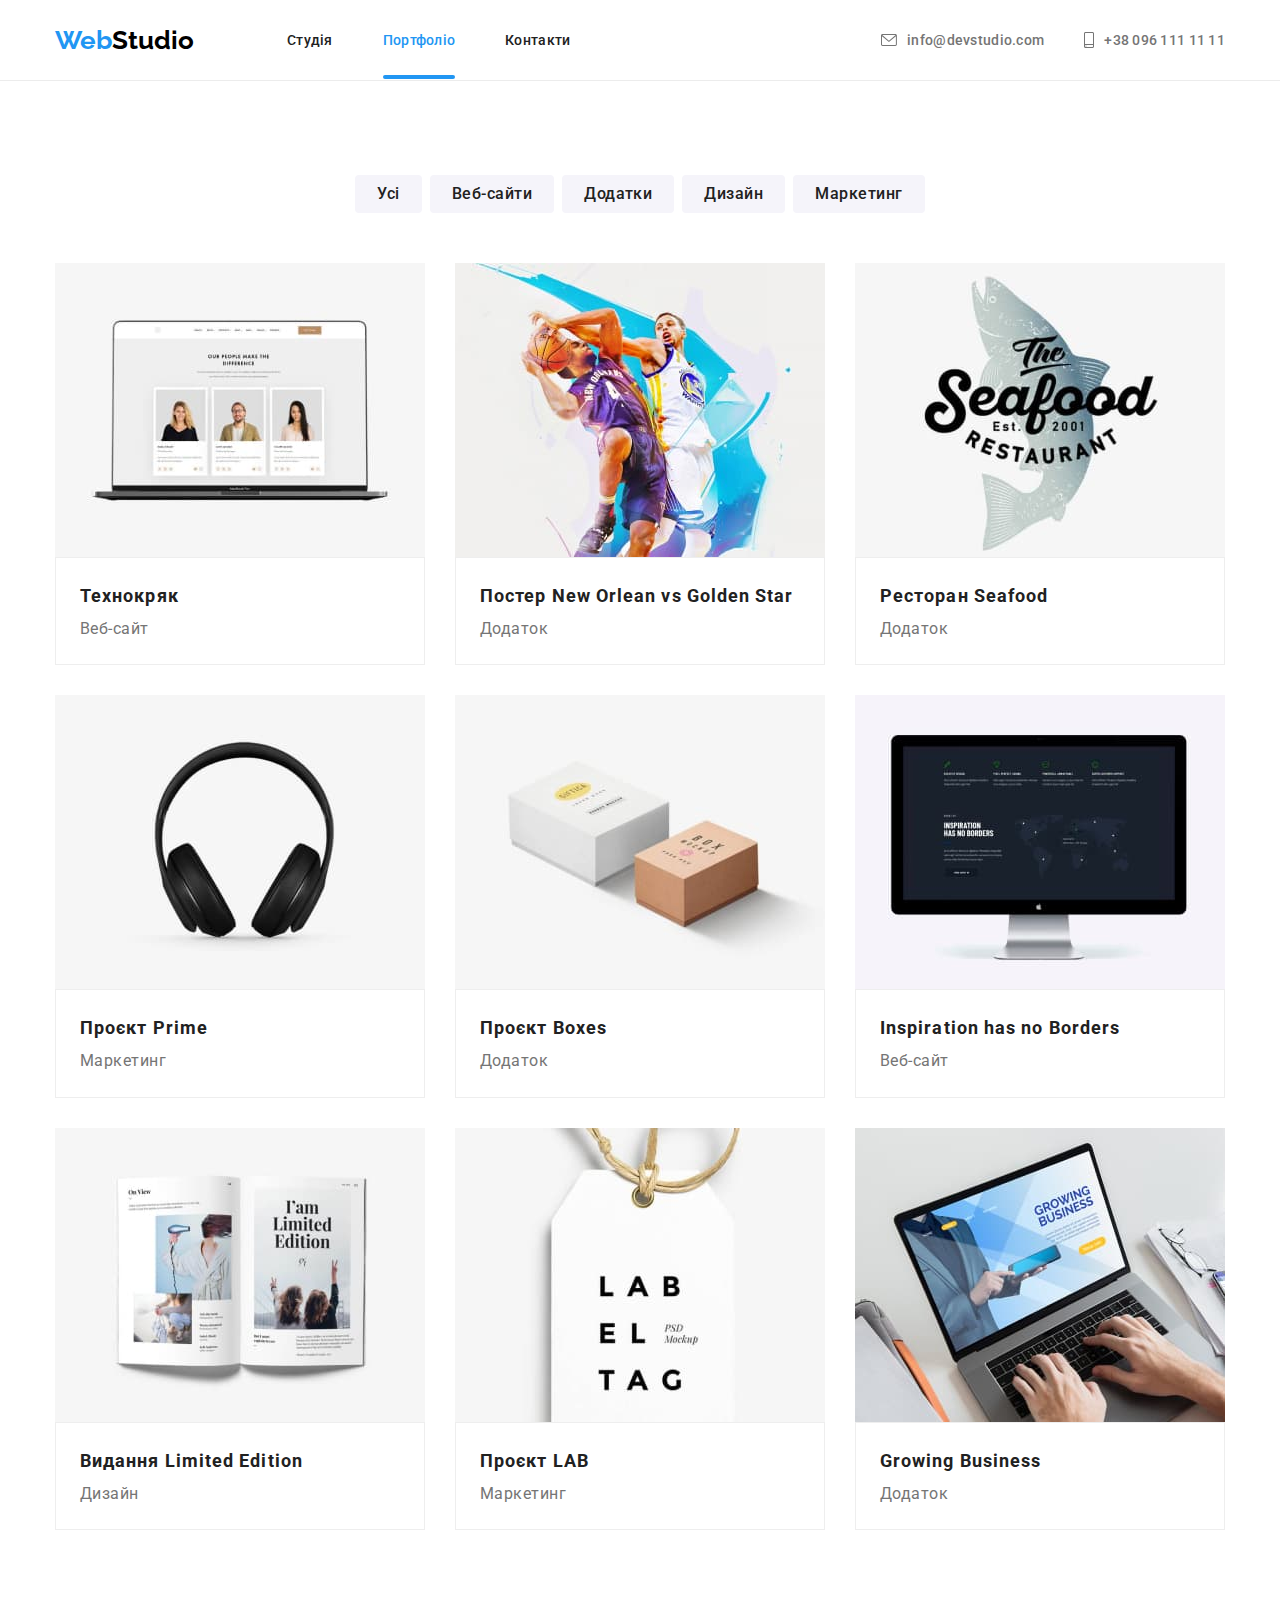
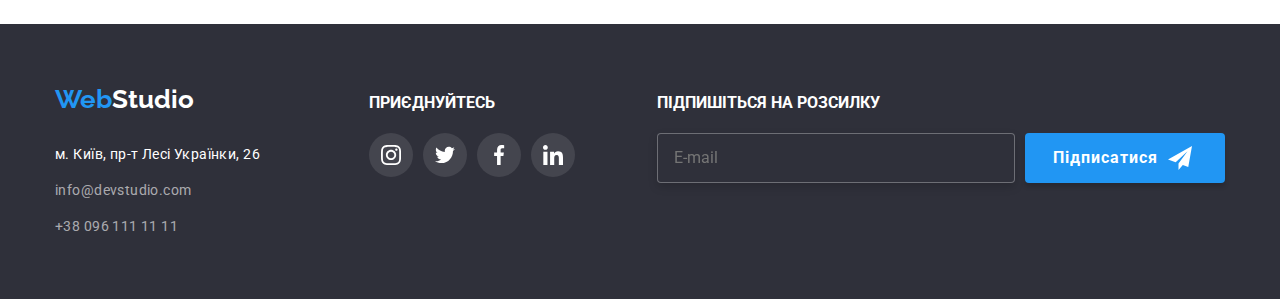
==== potfolio.html @ 7aeee877 "Initial commit" ====
<!DOCTYPE html>
<html lang="en">

<head>
    <meta charset="UTF-8" />
    <meta http-equiv="X-UA-Compatible" content="IE=edge" />
    <meta name="viewport" content="width=device-width, initial-scale=1.0" />
    <link rel="preconnect" href="https://fonts.googleapis.com">
    <link rel="preconnect" href="https://fonts.gstatic.com" crossorigin>
    <link
        href="https://fonts.googleapis.com/css2?family=Montserrat:wght@400;700&family=Raleway:wght@700&family=Roboto:wght@400;500;700;900&display=swap"
        rel="stylesheet">
    <link rel="stylesheet"
        href="https://cdnjs.cloudflare.com/ajax/libs/modern-normalize/1.1.0/modern-normalize.min.css">

    <link rel="stylesheet" href="./styles.css">
    <title>goit-markup-hw-06</title>
</head>

<body>
    <header class="header">
        <div class="container-header">
            <nav class="header-nav">
                <a href="./index.html" class="logo"><span class="logo-web">Web</span>Studio</a>
                <ul class="navigation-links">
                    <li><a class="navigation-link" href="./index.html">Студія</a></li>
                    <li><a class="navigation-link current" href="./potfolio.html">Портфоліо</a></li>
                    <li><a class="navigation-link" href="#">Контакти</a></li>
                </ul>
            </nav>
            <ul class="navigation-contacts">
                <li><a class="navigation-mail" href="mailto:info@devstudio.com">
                        <svg class="icon-envelope" width="16px" height="12px">
                            <use href="./images/icon/icons.svg#icon-envelope"></use>
                        </svg>
                        info@devstudio.com</a></li>
                <li><a class="navigation-tel" href="tel:+380961111111">
                        <svg class="icon-smartphone" width="10px" height="16px">
                            <use href="./images/icon/icons.svg#icon-smartphone"></use>
                        </svg>
                        +38 096 111 11 11</a></li>
            </ul>
        </div>
    </header>
    <main>
        <section class="our-project section">
            <div class="container">
                <h2 class="visually-hidden">Приклади робіт</h2>
                <ul class="portfolio-button">
                    <li><button type="button" class="button-color">Усі</button></li>
                    <li><button type="button" class="button-color">Веб-сайти</button></li>
                    <li><button type="button" class="button-color">Додатки</button></li>
                    <li><button type="button" class="button-color">Дизайн</button></li>
                    <li><button type="button" class="button-color">Маркетинг</button></li>
                </ul>
                <ul class="project-gallary">
                    <li>
                        <a class="portfolio-card" href="#">
                            <div class="overlay-box">
                                <div class="overlay-card">
                                    <p class="overlay-card-text">Ресурс пропонує комплексні пропозиції з різним рівнем
                                        функціоналу та сервісів. Все це дозволить відвідувачу отримати
                                        вичерпні відомості про компанію чи приватну особу.</p>
                                </div>
                                <img src="./images/porfolio/nout-s-foto.jpg" alt="ноутбук с фото" width="370">
                            </div>

                            <div class="gallary-card">
                                <h3 class="our-project-title">Технокряк</h3>
                                <p class="our-project-text">Веб-сайт</p>
                            </div>
                        </a>
                    </li>
                    <li>
                        <a class="portfolio-card" href="#">
                            <div class="overlay-box">
                                <div class="overlay-card">
                                    <p class="overlay-card-text">Ресурс пропонує комплексні пропозиції з різним рівнем
                                        функціоналу та сервісів. Все це дозволить відвідувачу отримати
                                        вичерпні відомості про компанію чи приватну особу.</p>
                                </div>
                                <img src="./images/porfolio/basketbol.jpg" alt="постер баскетбол" width="370">
                            </div>

                            <div class="gallary-card">
                                <h3 class="our-project-title">Постер New Orlean vs Golden Star</h3>
                                <p class="our-project-text">Додаток</p>
                            </div>
                        </a>
                    </li>
                    <li>
                        <a class="portfolio-card" href="">
                            <div class="overlay-box">
                                <div class="overlay-card">
                                    <p class="overlay-card-text">Ресурс пропонує комплексні пропозиції з різним рівнем
                                        функціоналу та сервісів. Все це дозволить відвідувачу отримати
                                        вичерпні відомості про компанію чи приватну особу.</p>
                                </div>
                                <img src="./images/porfolio/logo-s-riboi.jpg" alt="логотип рыбного ресторана"
                                    width="370">
                            </div>

                            <div class="gallary-card">
                                <h3 class="our-project-title">Ресторан Seafood</h3>
                                <p class="our-project-text">Додаток</p>
                            </div>
                        </a>
                    </li>
                    <li>
                        <a href="" class="portfolio-card">
                            <div class="overlay-box">
                                <div class="overlay-card">
                                    <p class="overlay-card-text">Ресурс пропонує комплексні пропозиції з різним рівнем
                                        функціоналу та сервісів. Все це дозволить відвідувачу отримати
                                        вичерпні відомості про компанію чи приватну особу.</p>
                                </div>
                                <img src="./images/porfolio/naushniki.jpg" alt="наушники" width="370">
                            </div>

                            <div class="gallary-card">
                                <h3 class="our-project-title">Проєкт Prime</h3>
                                <p class="our-project-text">Маркетинг</p>
                            </div>
                        </a>
                    </li>
                    <li>
                        <a href="" class="portfolio-card">
                            <div class="overlay-box">
                                <div class="overlay-card">
                                    <p class="overlay-card-text">Ресурс пропонує комплексні пропозиції з різним рівнем
                                        функціоналу та сервісів. Все це дозволить відвідувачу отримати
                                        вичерпні відомості про компанію чи приватну особу.</p>
                                </div>
                                <img src="./images/porfolio/boxes.jpg" alt="коробки" width="370">
                            </div>

                            <div class="gallary-card">
                                <h3 class="our-project-title">Проєкт Boxes</h3>
                                <p class="our-project-text">Додаток</p>
                            </div>
                        </a>
                    </li>
                    <li>
                        <a href="" class="portfolio-card">
                            <div class="overlay-box">
                                <div class="overlay-card">
                                    <p class="overlay-card-text">Ресурс пропонує комплексні пропозиції з різним рівнем
                                        функціоналу та сервісів. Все це дозволить відвідувачу отримати
                                        вичерпні відомості про компанію чи приватну особу.</p>
                                </div>
                                <img src="./images/porfolio/komp.jpg" alt="моноблок" width="370">
                            </div>

                            <div class="gallary-card">
                                <h3 class="our-project-title">Inspiration has no Borders</h3>
                                <p class="our-project-text">Веб-сайт</p>
                            </div>
                        </a>
                    </li>
                    <li>
                        <a href="" class="portfolio-card">
                            <div class="overlay-box">
                                <div class="overlay-card">
                                    <p class="overlay-card-text">Ресурс пропонує комплексні пропозиції з різним рівнем
                                        функціоналу та сервісів. Все це дозволить відвідувачу отримати
                                        вичерпні відомості про компанію чи приватну особу.</p>
                                </div>
                                <img src="./images/porfolio/gurnal.jpg" alt="журнал" width="370">
                            </div>

                            <div class="gallary-card">
                                <h3 class="our-project-title">Видання Limited Edition</h3>
                                <p class="our-project-text">Дизайн</p>
                            </div>
                        </a>
                    </li>
                    <li>
                        <a href="" class="portfolio-card">
                            <div class="overlay-box">
                                <div class="overlay-card">
                                    <p class="overlay-card-text">Ресурс пропонує комплексні пропозиції з різним рівнем
                                        функціоналу та сервісів. Все це дозволить відвідувачу отримати
                                        вичерпні відомості про компанію чи приватну особу.</p>
                                </div>
                                <img src="./images/porfolio/lable.jpg" alt="фото лэйби" width="370">
                            </div>

                            <div class="gallary-card">
                                <h3 class="our-project-title">Проєкт LAB</h3>
                                <p class="our-project-text">Маркетинг</p>
                            </div>
                        </a>
                    </li>
                    <li>
                        <a href="" class="portfolio-card">
                            <div class="overlay-box">
                                <div class="overlay-card">
                                    <p class="overlay-card-text">Ресурс пропонує комплексні пропозиції з різним рівнем
                                        функціоналу та сервісів. Все це дозволить відвідувачу отримати
                                        вичерпні відомості про компанію чи приватну особу.</p>
                                </div>
                                <img src="./images/porfolio/notebook.jpg" alt="руки на ноутбуке" width="370">
                            </div>

                            <div class="gallary-card">
                                <h3 class="our-project-title">Growing Business</h3>
                                <p class="our-project-text">Додаток</p>
                            </div>
                        </a>
                    </li>
                </ul>
            </div>
        </section>

    </main>
    <footer class="footer-background">
        <div class="container futer-content">
            <div>
                <a href="./index.html" class="logo futer"><span class="logo-web">Web</span>Studio</a>
                <address>
                    <ul>
                        <li class="adres"><a href="https://goo.gl/maps/15wSwzAnyZ6zEoBG6"></a>м. Київ, пр-т Лесі
                            Українки,
                            26
                        </li>
                        <li class="footer-link"><a href="mailto:info@devstudio.com"
                                class="navigation-mail-futer">info@devstudio.com</a></li>
                        <li><a href="tel:+380961111111" class="navigation-tel-futer">+38 096 111 11 11</a></li>
                    </ul>
                </address>
            </div>

            <div>
                <h4 class="connecting">приєднуйтесь</h4>
                <div>
                    <ul class="social-list">
                        <li class="social-item-futer">
                            <a href="#" class="social-link-futer">
                                <svg width="20px" height="20px">
                                    <use href="./images/icon/icons.svg#icon-instagram"></use>
                                </svg>
                            </a>
                        </li>
                        <li class="social-item-futer">
                            <a href="#" class="social-link-futer">
                                <svg width="20px" height="20px">
                                    <use href="./images/icon/icons.svg#icon-twitter"></use>
                                </svg>
                            </a>
                        </li>
                        <li class="social-item-futer">
                            <a href="#" class="social-link-futer">
                                <svg width="20px" height="20px">
                                    <use href="./images/icon/icons.svg#icon-facebook"></use>
                                </svg>
                            </a>
                        </li>
                        <li class="social-item-futer">
                            <a href="#" class="social-link-futer">
                                <svg width="20px" height="20px">
                                    <use href="./images/icon/icons.svg#icon-linkedin"></use>
                                </svg>
                            </a>
                        </li>
                    </ul>
                </div>
            </div>
            <div class="subscription">
                <h4 class="connecting">Підпишіться на розсилку</h4>
                <div class="subscription-bar">
                    <input type="email" placeholder="E-mail" class="subscription-email">
                    <button type="submit" class="subscription-button">
                        Підписатися
                        <svg width="24px" height="24px" class="subscription-icon">
                            <use href="./images/icon/icons.svg#icon-send"></use>
                        </svg>
                    </button>
                </div>
            
            </div>
        </div>
    </footer>
</body>

</html>
---- styles.css ----
:root {
  --color-blue: #2196f3;
  --color-head: #212121;
  --color-comment: #757575;
  --color-white: #ffffff;
  --color-background-grey: #2f303a;
  --color-easy-gray: #f5f4fa;
  --color-icon: #afb1b8;
}
body {
  font-family: Roboto, sans-serif;
  color: var(--color-comment);
  background-color: var(--color-white);
}
a {
  text-decoration: none;
}
/* Стили для обнуления верхних отступов у элементов */
h1,
h2,
h3,
h4,
h5,
h6,
p {
  margin: 0;
}
/* Класс для обнуления базовых свойств у списков (ul) */
.list {
  list-style: none;
  padding-left: 0;
  margin: 0;
}
/* Класс для обнуления базовых свойств у ссылок */
.link {
  text-decoration: none;
  color: inherit;
}
/* Свойства для корректного отображения картинок */
img {
  display: block;
  max-width: 100%;
  height: auto;
}
/* Свойства для обнуления курсива у address */
address {
  font-style: normal;
}
.container {
  width: 1200px;
  margin: 0 auto;
  padding: 0 15px;
}
.section {
  padding: 94px 0;
}

/* Header*/
.header {
  display: flex;
  justify-content: space-around;
  align-items: center;
  border-bottom: 1px solid #ececec;
}
.container-header {
  display: flex;
  justify-content: space-around;
  align-items: center;
  width: 1200px;
  margin: 0 auto;
  padding: 0 15px;
}
.header-nav {
  display: flex;
  align-items: center;
}
.navigation-links {
  position: relative;
  display: flex;
  margin-block-start: 0;
  margin-block-end: 0;
  padding: 31px 0;
}
.navigation-contacts {
  display: flex;
  margin-left: auto;
}

ul {
  list-style-type: none;
  padding-inline-start: 0;
  margin: 0;
}
.logo {
  text-decoration: none;
  font-family: Raleway;
  font-size: 26px;
  line-height: 1.2;
  color: #000000;
  font-weight: 700;
  margin-right: 93px;
}
.logo-web {
  color: var(--color-blue);
}
.navigation-link {
  position: relative;
  font-weight: 500;
  font-size: 14px;
  line-height: 1.15;
  letter-spacing: 0.02em;
  color: var(--color-head);
  margin-right: 50px;
}
.navigation-link.current {
  color: var(--color-blue);
}
.navigation-link:active,
.navigation-link:focus {
  color: var(--color-blue);
}
.navigation-link.current::after {
  display: block;
  content: "";
  width: 100%;
  height: 4px;
  position: absolute;
  bottom: -31px;
  left: 0;
  background-color: var(--color-blue);
  border-radius: 2px;
}

.navigation-mail {
  display: flex;
  align-items: center;
  font-weight: 500;
  line-height: 1.15;
  letter-spacing: 0.02em;
  font-size: 14px;
  color: var(--color-comment);
  font-style: normal;
  transition: color 250ms cubic-bezier(0.4, 0, 0.2, 1);
}
.navigation-mail:hover,
.navigation-mail:focus {
  color: var(--color-blue);
  fill: var(--color-blue);
}
.icon-envelope {
  fill: currentColor;
  margin-right: 10px;
}
.icon-smartphone {
  fill: currentColor;
  margin-right: 10px;
}
.navigation-tel {
  display: flex;
  align-items: center;
  font-weight: 500;
  color: var(--color-comment);
  font-style: normal;
  font-size: 14px;
  line-height: 1.15;
  letter-spacing: 0.02em;
  margin-left: 40px;
}
.navigation-tel:focus {
  color: var(--color-blue);
}
/*body*/
.backdrop {
  position: fixed;
  width: 100%;
  height: 100%;
  z-index: 2;
  background-color: rgba(0, 0, 0, 0.2);
  transition: opacity 250ms cubic-bezier(0.4, 0, 0.2, 1);

  
}
.modal-view {
  position: absolute;
  top: 50%;
  left: 50%;
  transform: translate(-50%, -50%);
  width: 528px;
  height: 581px;
  margin: 0;
  background: var(--color-white);
  box-shadow: 0px 1px 3px rgba(0, 0, 0, 0.12), 0px 1px 1px rgba(0, 0, 0, 0.14),
    0px 2px 1px rgba(0, 0, 0, 0.2);
  border-radius: 4px;
  transition: transform 250ms cubic-bezier(0.4, 0, 0.2, 1),
              visibility 250ms cubic-bezier(0.4, 0, 0.2, 1);
}
.button-close-modal {
  position: absolute;
  top: 8px;
  right: 8px;
  width: 30px;
  height: 30px;
  border-radius: 50%;
  border: 2px solid var(--color-easy-gray);
  background: var(--color-white);
  transition: fill 250ms cubic-bezier(0.4, 0, 0.2, 1);
}

.button-close-modal:hover {
  fill: var(--color-blue);
  cursor: pointer;
}
.is-hidden {
  visibility: hidden;
  opacity: 0;
  pointer-events: none;
  transform: scale(0.6);
}

.hero-background {
  background-image: linear-gradient(
      rgba(47, 48, 58, 0.4),
      rgba(47, 48, 58, 0.4)
    ),
    url(./images/hero-img.jpg);
  background-repeat: no-repeat;
  background-position: center;
  background-size: cover;
  background-color: var(--color-background-grey);
  height: 600px;
  text-align: center;
}
.hero-text {
  font-weight: 900;
  font-size: 44px;
  line-height: 1.36;
  text-align: center;
  letter-spacing: 0.06em;
  text-transform: uppercase;
  color: #ffffff;
  width: 800px;
  margin: 106px auto 30px auto;
}
.hero-button {
  font-family: "Roboto";
  font-style: normal;
  font-weight: 700;
  font-size: 16px;
  line-height: 1.9;
  display: flex;
  align-items: center;
  text-align: center;
  letter-spacing: 0.06em;
  color: var(--color-white);
  background-color: var(--color-blue);
  margin: auto;
  padding: 10px 24px;
  box-shadow: 0px 4px 4px rgba(0, 0, 0, 0.15);
  border-radius: 4px;
  border: none;
}
.visually-hidden {
  position: absolute;
  white-space: nowrap;
  width: 1px;
  height: 1px;
  overflow: hidden;
  border: 0;
  padding: 0;
  clip: rect(0 0 0 0);
  clip-path: inset(50%);
  margin: -1px;
}
.benefits {
  display: flex;
}
.benefits > li {
  flex-basis: calc((100%-90px) / 4);
  margin-right: 30px;
}
.benefits > li:last-child {
  margin-right: 0;
}

.benefits-title {
  font-size: 14px;
  line-height: 1.15;
  letter-spacing: 0.03em;
  text-transform: uppercase;
  color: var(--color-head);
  margin-bottom: 10px;
}
.benefits-text {
  font-size: 14px;
  line-height: 1.7;
  letter-spacing: 0.03em;
}
.benefits > li {
  margin-right: 30px;
}
.section-benefits {
  padding: 94px 0 0 0;
}
.benefits-icon {
  display: flex;
  align-items: center;
  justify-content: center;
  height: 120px;
  background-color: var(--color-easy-gray);
  border-radius: 4px;
  margin-bottom: 30px;
}
.section-name {
  font-size: 36px;
  line-height: 1.2;
  text-align: center;
  letter-spacing: 0.03em;
  color: var(--color-head);
}
.what-doing {
  display: flex;
  gap: 30px;
}
.command {
  background-color: var(--color-easy-gray);
}
.command-title {
  font-weight: 500;
  font-size: 16px;
  line-height: 1.2;
  text-align: center;
  letter-spacing: 0.03em;
  color: var(--color-head);
}
.command-text {
  font-size: 16px;
  line-height: 1.2;
  text-align: center;
  letter-spacing: 0.03em;
}

.command-list {
  display: flex;
  gap: 30px;
}
.command-card {
  background: #ffffff;
  box-shadow: 0px 1px 3px rgba(0, 0, 0, 0.12), 0px 1px 1px rgba(0, 0, 0, 0.14),
    0px 2px 1px rgba(0, 0, 0, 0.2);
  border-radius: 0px 0px 4px 4px;
}
.card-name {
  padding: 30px 0;
}
.card-name > p {
  margin-top: 10px;
  margin-bottom: 10px;
}
.section-name {
  margin-bottom: 47px;
}

/*Portfolio*/

.button-color {
  background-color: var(--color-easy-gray);
  font-family: "Roboto";
  font-style: normal;
  font-weight: 500;
  font-size: 16px;
  line-height: 1.6;
  text-align: center;
  letter-spacing: 0.03em;
  color: var(--color-head);
  padding: 6px 22px;
  border-radius: 4px;
  border-width: 0;
  transition: background-color 250ms cubic-bezier(0.4, 0, 0.2, 1), 
  color 250ms cubic-bezier(0.4, 0, 0.2, 1),
  box-shadow 250ms cubic-bezier(0.4, 0, 0.2, 1);
}
.button-color:hover,
.button-color:focus {
  cursor: pointer;
  background-color: var(--color-blue);
  letter-spacing: 0.03em;
  color: var(--color-white);
  box-shadow: 0px 3px 1px rgba(0, 0, 0, 0.1), 0px 1px 2px rgba(0, 0, 0, 0.08),
    0px 2px 2px rgba(0, 0, 0, 0.12);
}
.portfolio-button {
  display: flex;
  gap: 8px;
  justify-content: center;
  margin-bottom: 50px;
}
.our-project-title {
  font-size: 18px;
  line-height: 2;
  letter-spacing: 0.06em;
  color: var(--color-head);
}
.our-project-text {
  font-size: 16px;
  line-height: 1.9;
  letter-spacing: 0.03em;
  color: var(--color-comment);
}
.project-gallary {
  display: flex;
  flex-wrap: wrap;
  gap: 30px;
}
.gallary-card {
  border: 1px solid #eeeeee;
  padding: 20px 24px;
}
.portfolio-card {
  display: block;
  position: relative;
  overflow: hidden;
  transition: box-shadow 250ms cubic-bezier(0.4, 0, 0.2, 1);
}
.portfolio-card:hover,
.portfolio-card:focus {
  box-shadow: 0px 1px 1px rgba(0, 0, 0, 0.12), 0px 4px 4px rgba(0, 0, 0, 0.06),
    1px 4px 6px rgba(0, 0, 0, 0.16);
}
.overlay-box {
  position: relative;
  overflow: hidden;
}
.overlay-card {
  position: absolute;
  top: 0;
  left: 0;
  width: 100%;
  height: 100%;
  background-color: rgba(33, 150, 243, 0.9);
  padding: 63px 24px;
  transform: translatey(100%);
  transition: transform 250ms ease;
}
.overlay-card-text {
  font-weight: 400;
  font-size: 18px;
  line-height: 1.6;
  letter-spacing: 0.03em;
  color: var(--color-white);
}
.portfolio-card:hover .overlay-card {
  transform: translatey(0);
  transition: transform 250ms ease;
}

.what-doing-overlay-box {
  position: relative;
  overflow: hidden;
  
}
.what-doing-overlay {
  position: absolute;
  bottom: 0;
  right: 0;
  width: 100%;
  height: 70px;
  display: flex;
  align-items: center;
  justify-content: center;
  background: rgba(47, 48, 58, 0.8);
  /* transform: translatey(100%); */
  
}
.what-doing-overlay-text {
  font-weight: 700;
  font-size: 14px;
  line-height: 1.14;
  text-align: center;
  letter-spacing: 0.03em;
  text-transform: uppercase;

  color: var(--color-white);
}
.what-doing-overlay-box:hover .what-doing-overlay {
  /* transform: translatey(0); */
  /* transition: transform 500ms ease-in-out; */
}

/* Client */
.client-list {
  display: flex;
  justify-content: center;
  gap: 30px;
  height: 92px;
}
.client-name {
  display: flex;
  align-items: center;
  justify-content: center;
  width: 100%;
  height: 100%;
  border: 1px solid var(--color-comment);
  border-radius: 4px;
  fill: var(--color-icon);
  }
.client-name:hover,
.client-name:focus {
  fill: var(--color-blue);
  border-color: var(--color-blue);
  transition: border-color 250ms cubic-bezier(0.4, 0, 0.2, 1);
}
.client-link {
  flex-basis: calc((100% - 150px) / 4);
  
  text-align: center;
  fill: var(--color-comment);
  
}
/* .client-link:hover,
.client-link:focus {
  
  fill: var(--color-blue);
} */
.client-icon {
  transition: fill 250ms cubic-bezier(0.4, 0, 0.2, 1);
}
.client-icon:hover,
.client-icon:focus {
  fill: var(--color-blue);
}
.social-list {
  display: flex;
  gap: 10px;
  margin: auto;
  justify-content: center;
  align-items: center;
}
.social-item {
  width: 44px;
  height: 44px;
  border-radius: 50%;
  transition: background-color 250ms cubic-bezier(0.4, 0, 0.2, 1);
  }
.social-link {
  display: flex;
  justify-content: center;
  align-items: center;
  width: 100%;
  height: 100%;
  border-radius: 50%;
  fill: var(--color-icon);
  transition: fill 250ms cubic-bezier(0.4, 0, 0.2, 1);
}
.social-item:hover {
  background-color: var(--color-blue);
}
.social-link:hover,
.social-link:focus {
  fill: var(--color-white);
  }
/* futer*/
.footer-background {
  background-color: var(--color-background-grey);
  padding: 60px 0;
}
.futer {
  color: var(--color-white);
}
.futer-content {
  display: flex;
  justify-content: space-between;
  align-items: baseline;
  gap: 70px;
}
.connecting {
  margin-bottom: 20px;
  text-transform: uppercase;
  color: var(--color-white);
}
.adres {
  font-style: normal;
  font-size: 14px;
  line-height: 1.71;
  letter-spacing: 0.03em;
  color: var(--color-white);
  margin-top: 28px;
}
.navigation-mail-futer,
.navigation-tel-futer {
  font-style: normal;
  font-size: 14px;
  line-height: 1.7;
  letter-spacing: 0.03em;
  color: rgba(255, 255, 255, 0.6);
}
.navigation-mail-futer:hover {
  color: var(--color-blue);
}
.footer-link {
  margin: 12px 0;
}
.social-item-futer {
  width: 44px;
  height: 44px;
  border-radius: 50%;
  fill: var(--color-white);
  }
.social-link-futer:hover,
.social-link-futer:focus {
  background-color: var(--color-blue);
}
.social-link-futer {
  display: flex;
  justify-content: center;
  align-items: center;
  width: 100%;
  height: 100%;
  border-radius: 50%;
  background-color: rgba(255, 255, 255, 0.1);
  fill: var(--color-white);
  transition: background-color 250ms cubic-bezier(0.4, 0, 0.2, 1);
}
.subscription-bar {
  display: flex;
}
.subscription-email {
  width: 358px;
  height: 50px;
  padding-left: 16px;
  margin: 0 10px 0 0;
  background-color:var(--color-background-grey);
  border: 1px solid rgba(255, 255, 255, 0.3);
filter: drop-shadow(0px 4px 4px rgba(0, 0, 0, 0.15));
border-radius: 4px;
color:var(--color-comment);
cursor: pointer;
transition: border-color 250ms cubic-bezier(0.4, 0, 0.2, 1);
}
.subscription-email:focus {
  border-color: var(--color-comment);
  outline: none;
}
.subscription-button{
display: flex;
width: 200px;
height: 50px;
padding: 10px 28px;
background: var(--color-blue);
border: none;
box-shadow: 0px 4px 4px rgba(0, 0, 0, 0.15);
border-radius: 4px;
font-size: 16px;
font-weight: 700;
line-height: 1.875;
align-items: center;
text-align: center;
letter-spacing: 0.06em;
color:var(--color-white);
cursor: pointer;
}
.subscription-icon {
  fill: var(--color-white);
  margin-left: 10px;
  }

/* modal form*/
.modal-form {
  width: 100%;
  height: 100%;
}
.form-order-name {
font-style: normal;
font-weight: 700;
font-size: 20px;
line-height: 1.15;
text-align: center;
letter-spacing: 0.03em;
color: var(--color-head);
margin-bottom: 12px;
}
.form-order {
  width: 100%;
  height: 100%;
  padding: 40px;}

.form-field {
  position: relative;
  margin-bottom: 10px;
  margin-top: 4px;
  
}
.form-input {
  width: 100%;
  height: 40px;
  padding-left: 42px;
  padding-right: 40px;
  border: 1px solid rgba(33, 33, 33, 0.2);
  border-radius: 4px;
  cursor: pointer;
  transition: all 250ms cubic-bezier(0.4, 0, 0.2, 1);
  }
.form-label {
display: block;
font-size: 12px;
line-height: 1.16;
letter-spacing: 0.01em;
color: var(--color-comment);
margin: 0px;
padding: 0px;
transition: all 250ms cubic-bezier(0.4, 0, 0.2, 1);
}
.form-icon {
  position: absolute;
  left: 15px;
  top:50%;
  transform: translateY(-50%);
  transition: all 250ms cubic-bezier(0.4, 0, 0.2, 1);
}

.form-input:focus,
.form-textarea:focus {
   border-color: var(--color-blue);
   outline: none;
}
.form-input:focus + .form-icon{
  fill: var(--color-blue);
}


.form-textarea {
  width: 100%;
  height: 120px;
  padding: 12px 16px;
  resize: none;
  margin-top: 4px;
  margin-bottom: 20px;
  border: 1px solid rgba(33, 33, 33, 0.2);
  border-radius: 4px;
  cursor: pointer;
  transition: all 250ms cubic-bezier(0.4, 0, 0.2, 1);
}
.form-textarea::placeholder {
font-size: 12px;
line-height: 1.15;
letter-spacing: 0.01em;
color: rgba(117, 117, 117, 0.5);
margin-top: 4px;
}
.form-button {
  display: block;
  width: 200px;
  height: 50px;
  margin: 30px auto 0;
  background: var(--color-blue);
  border: none;
  box-shadow: 0px 4px 4px rgba(0, 0, 0, 0.15);
  border-radius: 4px; 
  font-weight: 700;
  font-size: 16px;
  line-height: 1.88;
  letter-spacing: 0.06em;
  color: var(--color-white);
  cursor: pointer;
}
.chekbox-container {
  position: relative;
  display: flex;
  align-items: center;
  margin: 0;
}

.checkbox-original {
  display: none;
  appearance: none;
  margin: 0px;
}
.checkbox-label {
  position: relative;
  padding-left: 25px;
  font-size: 14px;
  line-height: 1.7;
  letter-spacing: 0.03em;
  color: var(--color-comment);

}

.conditions {
  font-size: 14px;
  line-height: 24px;
  letter-spacing: 0.03em;
  color: var(--color-blue);
  text-decoration: underline;
}
.checkbox-custom {
  position: absolute;
  border: 2px solid var(--color-head);
  border-radius: 2px;
  fill: transparent;
  transition: all 250ms cubic-bezier(0.4, 0, 0.2, 1);
}
.checkbox-original:checked + .checkbox-custom{
  border-color: var(--color-blue);
  background-color: var(--color-blue);
  fill: var(--color-white);

}
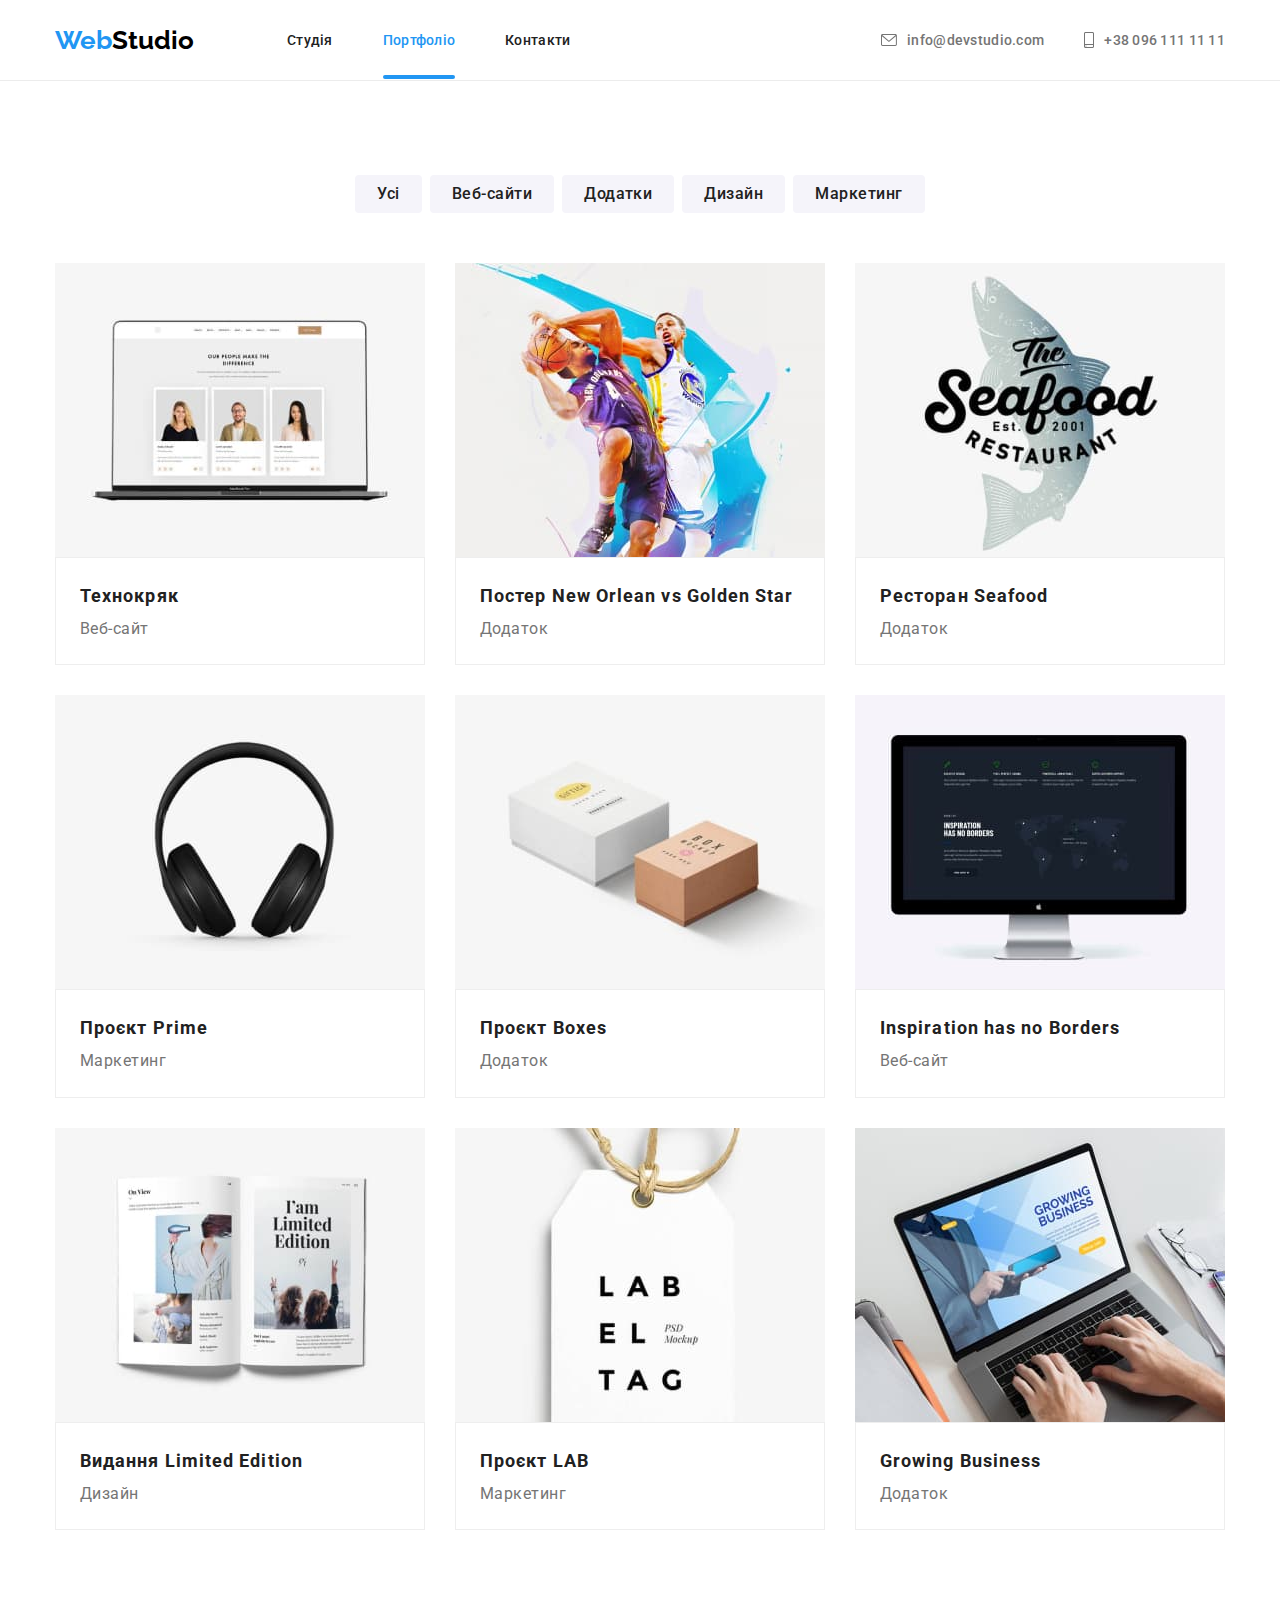
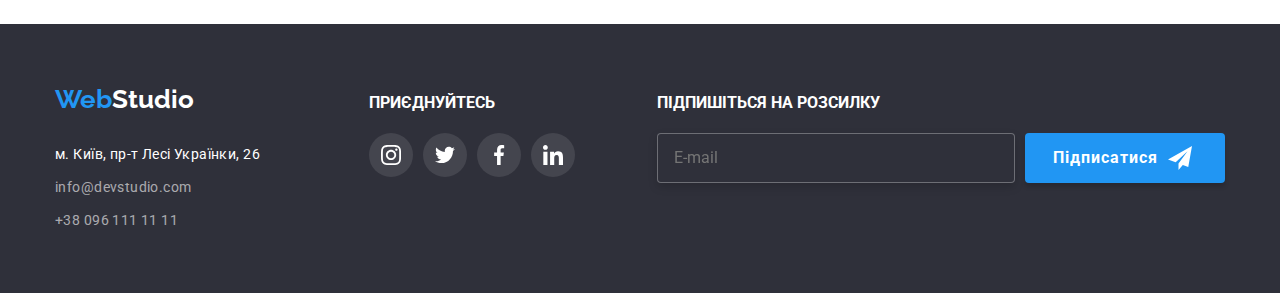
==== commit 5faa1e61: "DZ_7" ====
--- a/potfolio.html
+++ b/potfolio.html
@@ -13,7 +13,7 @@
     <link rel="stylesheet"
         href="https://cdnjs.cloudflare.com/ajax/libs/modern-normalize/1.1.0/modern-normalize.min.css">
 
-    <link rel="stylesheet" href="./styles.css">
+    <link rel="stylesheet" href="./css/main.min.css">
     <title>goit-markup-hw-06</title>
 </head>
 
@@ -22,20 +22,20 @@
         <div class="container-header">
             <nav class="header-nav">
                 <a href="./index.html" class="logo"><span class="logo-web">Web</span>Studio</a>
-                <ul class="navigation-links">
-                    <li><a class="navigation-link" href="./index.html">Студія</a></li>
-                    <li><a class="navigation-link current" href="./potfolio.html">Портфоліо</a></li>
-                    <li><a class="navigation-link" href="#">Контакти</a></li>
+                <ul class="navigation-list">
+                    <li><a class="header-nav__link" href="./index.html">Студія</a></li>
+                    <li><a class="header-nav__link header-nav__link--current" href="./potfolio.html">Портфоліо</a></li>
+                    <li><a class="header-nav__link" href="#">Контакти</a></li>
                 </ul>
             </nav>
             <ul class="navigation-contacts">
-                <li><a class="navigation-mail" href="mailto:info@devstudio.com">
-                        <svg class="icon-envelope" width="16px" height="12px">
+                <li><a class="header-nav__mail" href="mailto:info@devstudio.com">
+                        <svg class="header-nav__icon" width="16px" height="12px">
                             <use href="./images/icon/icons.svg#icon-envelope"></use>
                         </svg>
                         info@devstudio.com</a></li>
-                <li><a class="navigation-tel" href="tel:+380961111111">
-                        <svg class="icon-smartphone" width="10px" height="16px">
+                <li><a class="header-nav__tel" href="tel:+380961111111">
+                        <svg class="header-nav__icon" width="10px" height="16px">
                             <use href="./images/icon/icons.svg#icon-smartphone"></use>
                         </svg>
                         +38 096 111 11 11</a></li>
@@ -47,52 +47,52 @@
             <div class="container">
                 <h2 class="visually-hidden">Приклади робіт</h2>
                 <ul class="portfolio-button">
-                    <li><button type="button" class="button-color">Усі</button></li>
-                    <li><button type="button" class="button-color">Веб-сайти</button></li>
-                    <li><button type="button" class="button-color">Додатки</button></li>
-                    <li><button type="button" class="button-color">Дизайн</button></li>
-                    <li><button type="button" class="button-color">Маркетинг</button></li>
+                    <li><button type="button" class="button-menu">Усі</button></li>
+                    <li><button type="button" class="button-menu">Веб-сайти</button></li>
+                    <li><button type="button" class="button-menu">Додатки</button></li>
+                    <li><button type="button" class="button-menu">Дизайн</button></li>
+                    <li><button type="button" class="button-menu">Маркетинг</button></li>
                 </ul>
                 <ul class="project-gallary">
                     <li>
-                        <a class="portfolio-card" href="#">
-                            <div class="overlay-box">
-                                <div class="overlay-card">
-                                    <p class="overlay-card-text">Ресурс пропонує комплексні пропозиції з різним рівнем
+                        <a class="project-card" href="#">
+                            <div class="project-card__overlay">
+                                <div class="overlay-card">
+                                    <p class="overlay-card__text">Ресурс пропонує комплексні пропозиції з різним рівнем
                                         функціоналу та сервісів. Все це дозволить відвідувачу отримати
                                         вичерпні відомості про компанію чи приватну особу.</p>
                                 </div>
                                 <img src="./images/porfolio/nout-s-foto.jpg" alt="ноутбук с фото" width="370">
                             </div>
 
-                            <div class="gallary-card">
-                                <h3 class="our-project-title">Технокряк</h3>
-                                <p class="our-project-text">Веб-сайт</p>
-                            </div>
-                        </a>
-                    </li>
-                    <li>
-                        <a class="portfolio-card" href="#">
-                            <div class="overlay-box">
-                                <div class="overlay-card">
-                                    <p class="overlay-card-text">Ресурс пропонує комплексні пропозиції з різним рівнем
+                            <div class="project-card__title">
+                                <h3 class="project-card__name">Технокряк</h3>
+                                <p class="project-card__text">Веб-сайт</p>
+                            </div>
+                        </a>
+                    </li>
+                    <li>
+                        <a class="project-card" href="#">
+                            <div class="project-card__overlay">
+                                <div class="overlay-card">
+                                    <p class="overlay-card__text">Ресурс пропонує комплексні пропозиції з різним рівнем
                                         функціоналу та сервісів. Все це дозволить відвідувачу отримати
                                         вичерпні відомості про компанію чи приватну особу.</p>
                                 </div>
                                 <img src="./images/porfolio/basketbol.jpg" alt="постер баскетбол" width="370">
                             </div>
 
-                            <div class="gallary-card">
-                                <h3 class="our-project-title">Постер New Orlean vs Golden Star</h3>
-                                <p class="our-project-text">Додаток</p>
-                            </div>
-                        </a>
-                    </li>
-                    <li>
-                        <a class="portfolio-card" href="">
-                            <div class="overlay-box">
-                                <div class="overlay-card">
-                                    <p class="overlay-card-text">Ресурс пропонує комплексні пропозиції з різним рівнем
+                            <div class="project-card__title">
+                                <h3 class="project-card__name">Постер New Orlean vs Golden Star</h3>
+                                <p class="project-card__text">Додаток</p>
+                            </div>
+                        </a>
+                    </li>
+                    <li>
+                        <a class="project-card" href="">
+                            <div class="project-card__overlay">
+                                <div class="overlay-card">
+                                    <p class="overlay-card__text">Ресурс пропонує комплексні пропозиції з різним рівнем
                                         функціоналу та сервісів. Все це дозволить відвідувачу отримати
                                         вичерпні відомості про компанію чи приватну особу.</p>
                                 </div>
@@ -100,111 +100,111 @@
                                     width="370">
                             </div>
 
-                            <div class="gallary-card">
-                                <h3 class="our-project-title">Ресторан Seafood</h3>
-                                <p class="our-project-text">Додаток</p>
-                            </div>
-                        </a>
-                    </li>
-                    <li>
-                        <a href="" class="portfolio-card">
-                            <div class="overlay-box">
-                                <div class="overlay-card">
-                                    <p class="overlay-card-text">Ресурс пропонує комплексні пропозиції з різним рівнем
+                            <div class="project-card__title">
+                                <h3 class="project-card__name">Ресторан Seafood</h3>
+                                <p class="project-card__text">Додаток</p>
+                            </div>
+                        </a>
+                    </li>
+                    <li>
+                        <a href="" class="project-card">
+                            <div class="project-card__overlay">
+                                <div class="overlay-card">
+                                    <p class="overlay-card__text">Ресурс пропонує комплексні пропозиції з різним рівнем
                                         функціоналу та сервісів. Все це дозволить відвідувачу отримати
                                         вичерпні відомості про компанію чи приватну особу.</p>
                                 </div>
                                 <img src="./images/porfolio/naushniki.jpg" alt="наушники" width="370">
                             </div>
 
-                            <div class="gallary-card">
-                                <h3 class="our-project-title">Проєкт Prime</h3>
-                                <p class="our-project-text">Маркетинг</p>
-                            </div>
-                        </a>
-                    </li>
-                    <li>
-                        <a href="" class="portfolio-card">
-                            <div class="overlay-box">
-                                <div class="overlay-card">
-                                    <p class="overlay-card-text">Ресурс пропонує комплексні пропозиції з різним рівнем
+                            <div class="project-card__title">
+                                <h3 class="project-card__name">Проєкт Prime</h3>
+                                <p class="project-card__text">Маркетинг</p>
+                            </div>
+                        </a>
+                    </li>
+                    <li>
+                        <a href="" class="project-card">
+                            <div class="project-card__overlay">
+                                <div class="overlay-card">
+                                    <p class="overlay-card__text">Ресурс пропонує комплексні пропозиції з різним рівнем
                                         функціоналу та сервісів. Все це дозволить відвідувачу отримати
                                         вичерпні відомості про компанію чи приватну особу.</p>
                                 </div>
                                 <img src="./images/porfolio/boxes.jpg" alt="коробки" width="370">
                             </div>
 
-                            <div class="gallary-card">
-                                <h3 class="our-project-title">Проєкт Boxes</h3>
-                                <p class="our-project-text">Додаток</p>
-                            </div>
-                        </a>
-                    </li>
-                    <li>
-                        <a href="" class="portfolio-card">
-                            <div class="overlay-box">
-                                <div class="overlay-card">
-                                    <p class="overlay-card-text">Ресурс пропонує комплексні пропозиції з різним рівнем
+                            <div class="project-card__title">
+                                <h3 class="project-card__name">Проєкт Boxes</h3>
+                                <p class="project-card__text">Додаток</p>
+                            </div>
+                        </a>
+                    </li>
+                    <li>
+                        <a href="" class="project-card">
+                            <div class="project-card__overlay">
+                                <div class="overlay-card">
+                                    <p class="overlay-card__text">Ресурс пропонує комплексні пропозиції з різним рівнем
                                         функціоналу та сервісів. Все це дозволить відвідувачу отримати
                                         вичерпні відомості про компанію чи приватну особу.</p>
                                 </div>
                                 <img src="./images/porfolio/komp.jpg" alt="моноблок" width="370">
                             </div>
 
-                            <div class="gallary-card">
-                                <h3 class="our-project-title">Inspiration has no Borders</h3>
-                                <p class="our-project-text">Веб-сайт</p>
-                            </div>
-                        </a>
-                    </li>
-                    <li>
-                        <a href="" class="portfolio-card">
-                            <div class="overlay-box">
-                                <div class="overlay-card">
-                                    <p class="overlay-card-text">Ресурс пропонує комплексні пропозиції з різним рівнем
+                            <div class="project-card__title">
+                                <h3 class="project-card__name">Inspiration has no Borders</h3>
+                                <p class="project-card__text">Веб-сайт</p>
+                            </div>
+                        </a>
+                    </li>
+                    <li>
+                        <a href="" class="project-card">
+                            <div class="project-card__overlay">
+                                <div class="overlay-card">
+                                    <p class="overlay-card__text">Ресурс пропонує комплексні пропозиції з різним рівнем
                                         функціоналу та сервісів. Все це дозволить відвідувачу отримати
                                         вичерпні відомості про компанію чи приватну особу.</p>
                                 </div>
                                 <img src="./images/porfolio/gurnal.jpg" alt="журнал" width="370">
                             </div>
 
-                            <div class="gallary-card">
-                                <h3 class="our-project-title">Видання Limited Edition</h3>
-                                <p class="our-project-text">Дизайн</p>
-                            </div>
-                        </a>
-                    </li>
-                    <li>
-                        <a href="" class="portfolio-card">
-                            <div class="overlay-box">
-                                <div class="overlay-card">
-                                    <p class="overlay-card-text">Ресурс пропонує комплексні пропозиції з різним рівнем
+                            <div class="project-card__title">
+                                <h3 class="project-card__name">Видання Limited Edition</h3>
+                                <p class="project-card__text">Дизайн</p>
+                            </div>
+                        </a>
+                    </li>
+                    <li>
+                        <a href="" class="project-card">
+                            <div class="project-card__overlay">
+                                <div class="overlay-card">
+                                    <p class="overlay-card__text">Ресурс пропонує комплексні пропозиції з різним рівнем
                                         функціоналу та сервісів. Все це дозволить відвідувачу отримати
                                         вичерпні відомості про компанію чи приватну особу.</p>
                                 </div>
                                 <img src="./images/porfolio/lable.jpg" alt="фото лэйби" width="370">
                             </div>
 
-                            <div class="gallary-card">
-                                <h3 class="our-project-title">Проєкт LAB</h3>
-                                <p class="our-project-text">Маркетинг</p>
-                            </div>
-                        </a>
-                    </li>
-                    <li>
-                        <a href="" class="portfolio-card">
-                            <div class="overlay-box">
-                                <div class="overlay-card">
-                                    <p class="overlay-card-text">Ресурс пропонує комплексні пропозиції з різним рівнем
+                            <div class="project-card__title">
+                                <h3 class="project-card__name">Проєкт LAB</h3>
+                                <p class="project-card__text">Маркетинг</p>
+                            </div>
+                        </a>
+                    </li>
+                    <li>
+                        <a href="" class="project-card">
+                            <div class="project-card__overlay">
+                                <div class="overlay-card">
+                                    <p class="overlay-card__text">Ресурс пропонує комплексні пропозиції з різним рівнем
                                         функціоналу та сервісів. Все це дозволить відвідувачу отримати
                                         вичерпні відомості про компанію чи приватну особу.</p>
                                 </div>
                                 <img src="./images/porfolio/notebook.jpg" alt="руки на ноутбуке" width="370">
                             </div>
 
-                            <div class="gallary-card">
-                                <h3 class="our-project-title">Growing Business</h3>
-                                <p class="our-project-text">Додаток</p>
+                            <div class="project-card__title">
+                                <h3 class="project-card__name">Growing Business</h3>
+                                <p class="project-card__text">Додаток</p>
                             </div>
                         </a>
                     </li>
@@ -216,47 +216,47 @@
     <footer class="footer-background">
         <div class="container futer-content">
             <div>
-                <a href="./index.html" class="logo futer"><span class="logo-web">Web</span>Studio</a>
+                <a href="./index.html" class="logo logo--footer"><span class="logo-web">Web</span>Studio</a>
                 <address>
-                    <ul>
-                        <li class="adres"><a href="https://goo.gl/maps/15wSwzAnyZ6zEoBG6"></a>м. Київ, пр-т Лесі
+                    <ul class="footer-nav">
+                        <li class="footer-nav__adres"><a href="https://goo.gl/maps/15wSwzAnyZ6zEoBG6"></a>м. Київ, пр-т Лесі
                             Українки,
                             26
                         </li>
-                        <li class="footer-link"><a href="mailto:info@devstudio.com"
-                                class="navigation-mail-futer">info@devstudio.com</a></li>
-                        <li><a href="tel:+380961111111" class="navigation-tel-futer">+38 096 111 11 11</a></li>
+                        <li class="footer-nav__link"><a href="mailto:info@devstudio.com"
+                                class="footer-nav__mail">info@devstudio.com</a></li>
+                        <li><a href="tel:+380961111111" class="footer-nav__tel">+38 096 111 11 11</a></li>
                     </ul>
                 </address>
             </div>
-
+    
             <div>
                 <h4 class="connecting">приєднуйтесь</h4>
-                <div>
-                    <ul class="social-list">
-                        <li class="social-item-futer">
-                            <a href="#" class="social-link-futer">
+                <div class="footer-social">
+                    <ul class="footer-social__list">
+                        <li class="footer-social__item">
+                            <a href="#" class="footer-social__link">
                                 <svg width="20px" height="20px">
                                     <use href="./images/icon/icons.svg#icon-instagram"></use>
                                 </svg>
                             </a>
                         </li>
-                        <li class="social-item-futer">
-                            <a href="#" class="social-link-futer">
+                        <li class="footer-social__item">
+                            <a href="#" class="footer-social__link">
                                 <svg width="20px" height="20px">
                                     <use href="./images/icon/icons.svg#icon-twitter"></use>
                                 </svg>
                             </a>
                         </li>
-                        <li class="social-item-futer">
-                            <a href="#" class="social-link-futer">
+                        <li class="footer-social__item">
+                            <a href="#" class="footer-social__link">
                                 <svg width="20px" height="20px">
                                     <use href="./images/icon/icons.svg#icon-facebook"></use>
                                 </svg>
                             </a>
                         </li>
-                        <li class="social-item-futer">
-                            <a href="#" class="social-link-futer">
+                        <li class="footer-social__item">
+                            <a href="#" class="footer-social__link">
                                 <svg width="20px" height="20px">
                                     <use href="./images/icon/icons.svg#icon-linkedin"></use>
                                 </svg>
@@ -266,17 +266,17 @@
                 </div>
             </div>
             <div class="subscription">
-                <h4 class="connecting">Підпишіться на розсилку</h4>
-                <div class="subscription-bar">
-                    <input type="email" placeholder="E-mail" class="subscription-email">
-                    <button type="submit" class="subscription-button">
+                <h4 class="subscription__name connecting">Підпишіться на розсилку</h4>
+                <div class="subscription__bar">
+                    <input type="email" placeholder="E-mail" class="subscription__email">
+                    <button type="submit" class="subscription__button">
                         Підписатися
-                        <svg width="24px" height="24px" class="subscription-icon">
+                        <svg width="24px" height="24px" class="subscription__icon">
                             <use href="./images/icon/icons.svg#icon-send"></use>
                         </svg>
                     </button>
                 </div>
-            
+    
             </div>
         </div>
     </footer>
--- a/css/main.min.css
+++ b/css/main.min.css
@@ -0,0 +1 @@
+:root{--color-blue: #2196f3;--color-head: #212121;--color-comment: #757575;--color-white: #ffffff;--color-background-grey: #2f303a;--color-easy-gray: #f5f4fa;--color-icon: #afb1b8}body{font-family:Roboto,sans-serif;color:var(--color-comment);background-color:var(--color-white)}.container{width:1200px;margin:0 auto;padding:0 15px}.section{padding:94px 0}.is-hidden{visibility:hidden;opacity:0;pointer-events:none;-webkit-transform:scale(0.6);transform:scale(0.6)}h1,h2,h3,h4,h5,h6,p{margin:0}.list{list-style:none;padding-left:0;margin:0}.link{text-decoration:none;color:inherit}img{display:block;max-width:100%;height:auto}address{font-style:normal}ul{list-style-type:none;-webkit-padding-start:0;padding-inline-start:0;margin:0}a{text-decoration:none}.backdrop{position:fixed;width:100%;height:100%;z-index:2;background-color:rgba(0,0,0,.2);-webkit-transition:opacity 250ms cubic-bezier(0.4, 0, 0.2, 1);transition:opacity 250ms cubic-bezier(0.4, 0, 0.2, 1)}.button-close{width:30px;height:30px;border-radius:50%;border:2px solid var(--color-easy-gray);background:var(--color-white);-webkit-transition:fill 250ms cubic-bezier(0.4, 0, 0.2, 1);transition:fill 250ms cubic-bezier(0.4, 0, 0.2, 1)}.button-menu{background-color:var(--color-easy-gray);font-family:"Roboto";font-style:normal;font-weight:500;font-size:16px;line-height:1.6;text-align:center;letter-spacing:.03em;color:var(--color-head);padding:6px 22px;border-radius:4px;border-width:0;-webkit-transition:background-color 250ms cubic-bezier(0.4, 0, 0.2, 1),color 250ms cubic-bezier(0.4, 0, 0.2, 1),-webkit-box-shadow 250ms cubic-bezier(0.4, 0, 0.2, 1);transition:background-color 250ms cubic-bezier(0.4, 0, 0.2, 1),color 250ms cubic-bezier(0.4, 0, 0.2, 1),-webkit-box-shadow 250ms cubic-bezier(0.4, 0, 0.2, 1);transition:background-color 250ms cubic-bezier(0.4, 0, 0.2, 1),color 250ms cubic-bezier(0.4, 0, 0.2, 1),box-shadow 250ms cubic-bezier(0.4, 0, 0.2, 1);transition:background-color 250ms cubic-bezier(0.4, 0, 0.2, 1),color 250ms cubic-bezier(0.4, 0, 0.2, 1),box-shadow 250ms cubic-bezier(0.4, 0, 0.2, 1),-webkit-box-shadow 250ms cubic-bezier(0.4, 0, 0.2, 1)}.button-menu:hover,.button-munu:focus{cursor:pointer;background-color:var(--color-blue);letter-spacing:.03em;color:var(--color-white);-webkit-box-shadow:0px 3px 1px rgba(0,0,0,.1),0px 1px 2px rgba(0,0,0,.08),0px 2px 2px rgba(0,0,0,.12);box-shadow:0px 3px 1px rgba(0,0,0,.1),0px 1px 2px rgba(0,0,0,.08),0px 2px 2px rgba(0,0,0,.12)}.logo{text-decoration:none;font-family:Raleway;font-size:26px;line-height:1.2;color:#000;font-weight:700;margin-right:93px}.logo-web{color:var(--color-blue)}.logo--footer{color:var(--color-white)}.modal{position:absolute;top:50%;left:50%;-webkit-transform:translate(-50%, -50%);transform:translate(-50%, -50%);width:528px;height:581px;margin:0;background:var(--color-white);-webkit-box-shadow:0px 1px 3px rgba(0,0,0,.12),0px 1px 1px rgba(0,0,0,.14),0px 2px 1px rgba(0,0,0,.2);box-shadow:0px 1px 3px rgba(0,0,0,.12),0px 1px 1px rgba(0,0,0,.14),0px 2px 1px rgba(0,0,0,.2);border-radius:4px;-webkit-transition:visibility 250ms cubic-bezier(0.4, 0, 0.2, 1),-webkit-transform 250ms cubic-bezier(0.4, 0, 0.2, 1);transition:visibility 250ms cubic-bezier(0.4, 0, 0.2, 1),-webkit-transform 250ms cubic-bezier(0.4, 0, 0.2, 1);transition:transform 250ms cubic-bezier(0.4, 0, 0.2, 1),visibility 250ms cubic-bezier(0.4, 0, 0.2, 1);transition:transform 250ms cubic-bezier(0.4, 0, 0.2, 1),visibility 250ms cubic-bezier(0.4, 0, 0.2, 1),-webkit-transform 250ms cubic-bezier(0.4, 0, 0.2, 1)}.modal__button-close{position:absolute;top:8px;right:8px}.modal__button-close:hover{fill:var(--color-blue);cursor:pointer}.section-benefits{padding:94px 0 0 0}.benefits{display:-webkit-box;display:-ms-flexbox;display:flex}.benefits>li{-ms-flex-preferred-size:270px;flex-basis:270px;margin-right:30px}.benefits>li:last-child{margin-right:0}.benefits__title{font-size:14px;line-height:1.15;letter-spacing:.03em;text-transform:uppercase;color:var(--color-head);margin-bottom:10px}.benefits__text{font-size:14px;line-height:1.7;letter-spacing:.03em}.benefits__icon{display:-webkit-box;display:-ms-flexbox;display:flex;-webkit-box-align:center;-ms-flex-align:center;align-items:center;-webkit-box-pack:center;-ms-flex-pack:center;justify-content:center;height:120px;background-color:var(--color-easy-gray);border-radius:4px;margin-bottom:30px}.client{-ms-flex-preferred-size:calc((100% - 150px)/4);flex-basis:calc((100% - 150px)/4);text-align:center;fill:var(--color-comment)}.client-list{display:-webkit-box;display:-ms-flexbox;display:flex;-webkit-box-pack:center;-ms-flex-pack:center;justify-content:center;gap:30px;height:92px}.client__link{display:-webkit-box;display:-ms-flexbox;display:flex;-webkit-box-align:center;-ms-flex-align:center;align-items:center;-webkit-box-pack:center;-ms-flex-pack:center;justify-content:center;width:100%;height:100%;border:1px solid var(--color-comment);border-radius:4px;fill:var(--color-icon)}.client__link:hover,.client__link:focus{fill:var(--color-blue);border-color:var(--color-blue);-webkit-transition:border-color 250ms cubic-bezier(0.4, 0, 0.2, 1);transition:border-color 250ms cubic-bezier(0.4, 0, 0.2, 1)}.client__icon{-webkit-transition:fill 250ms cubic-bezier(0.4, 0, 0.2, 1);transition:fill 250ms cubic-bezier(0.4, 0, 0.2, 1)}.client__icon:hover,.client__icon:focus{fill:var(--color-blue)}.command{background-color:var(--color-easy-gray)}.section-name{margin-bottom:47px}.command-list{display:-webkit-box;display:-ms-flexbox;display:flex;gap:30px}.command-card{background:#fff;-webkit-box-shadow:0px 1px 3px rgba(0,0,0,.12),0px 1px 1px rgba(0,0,0,.14),0px 2px 1px rgba(0,0,0,.2);box-shadow:0px 1px 3px rgba(0,0,0,.12),0px 1px 1px rgba(0,0,0,.14),0px 2px 1px rgba(0,0,0,.2);border-radius:0px 0px 4px 4px}.command-card__title{font-weight:500;font-size:16px;line-height:1.2;text-align:center;letter-spacing:.03em;color:var(--color-head)}.command-card__text{font-size:16px;line-height:1.2;text-align:center;letter-spacing:.03em;margin-top:10px;margin-bottom:10px}.command-card__name{padding:30px 0}.command-card__social-list{display:-webkit-box;display:-ms-flexbox;display:flex;gap:10px;margin:auto;-webkit-box-pack:center;-ms-flex-pack:center;justify-content:center;-webkit-box-align:center;-ms-flex-align:center;align-items:center}.command-card__social-item{width:44px;height:44px;border-radius:50%;-webkit-transition:background-color 250ms cubic-bezier(0.4, 0, 0.2, 1);transition:background-color 250ms cubic-bezier(0.4, 0, 0.2, 1)}.command-card__social-link{display:-webkit-box;display:-ms-flexbox;display:flex;-webkit-box-pack:center;-ms-flex-pack:center;justify-content:center;-webkit-box-align:center;-ms-flex-align:center;align-items:center;width:100%;height:100%;border-radius:50%;fill:var(--color-icon);-webkit-transition:fill 250ms cubic-bezier(0.4, 0, 0.2, 1);transition:fill 250ms cubic-bezier(0.4, 0, 0.2, 1)}.command-card__social-item:hover{background-color:var(--color-blue)}.command-card__social-link:hover,.command-card__social-link:focus{fill:var(--color-white)}.section-name{font-size:36px;line-height:1.2;text-align:center;letter-spacing:.03em;color:var(--color-head)}.what-doing{display:-webkit-box;display:-ms-flexbox;display:flex;gap:30px}.what-doing-overlay-box{position:relative;overflow:hidden}.what-doing-overlay{position:absolute;bottom:0;right:0;width:100%;height:70px;display:-webkit-box;display:-ms-flexbox;display:flex;-webkit-box-align:center;-ms-flex-align:center;align-items:center;-webkit-box-pack:center;-ms-flex-pack:center;justify-content:center;background:rgba(47,48,58,.8)}.what-doing-overlay__text{font-weight:700;font-size:14px;line-height:1.14;text-align:center;letter-spacing:.03em;text-transform:uppercase;color:var(--color-white)}.footer-background{background-color:var(--color-background-grey);padding:60px 0}.futer-content{display:-webkit-box;display:-ms-flexbox;display:flex;-webkit-box-pack:justify;-ms-flex-pack:justify;justify-content:space-between;-webkit-box-align:baseline;-ms-flex-align:baseline;align-items:baseline;gap:70px}.footer-nav__adres{font-style:normal;font-size:14px;line-height:1.71;letter-spacing:.03em;color:var(--color-white);margin-top:28px}.footer-nav__mail,.footer-nav__tel{font-style:normal;font-size:14px;line-height:1.7;letter-spacing:.03em;color:rgba(255,255,255,.6)}.footer-nav__mail:hover{color:var(--color-blue)}.footer-nav__link{margin:9px 0}.footer-social__list{display:-webkit-box;display:-ms-flexbox;display:flex;gap:10px;margin:auto;-webkit-box-pack:center;-ms-flex-pack:center;justify-content:center;-webkit-box-align:center;-ms-flex-align:center;align-items:center}.footer-social__item{width:44px;height:44px;border-radius:50%;fill:var(--color-white)}.footer-social__link:hover,.footer-social__link:focus{background-color:var(--color-blue)}.footer-social__link{display:-webkit-box;display:-ms-flexbox;display:flex;-webkit-box-pack:center;-ms-flex-pack:center;justify-content:center;-webkit-box-align:center;-ms-flex-align:center;align-items:center;width:100%;height:100%;border-radius:50%;background-color:rgba(255,255,255,.1);fill:var(--color-white);-webkit-transition:background-color 250ms cubic-bezier(0.4, 0, 0.2, 1);transition:background-color 250ms cubic-bezier(0.4, 0, 0.2, 1)}.header{display:-webkit-box;display:-ms-flexbox;display:flex;-ms-flex-pack:distribute;justify-content:space-around;-webkit-box-align:center;-ms-flex-align:center;align-items:center;border-bottom:1px solid #ececec}.container-header{display:-webkit-box;display:-ms-flexbox;display:flex;-ms-flex-pack:distribute;justify-content:space-around;-webkit-box-align:center;-ms-flex-align:center;align-items:center;width:1200px;margin:0 auto;padding:0 15px}.header-nav{display:-webkit-box;display:-ms-flexbox;display:flex;-webkit-box-align:center;-ms-flex-align:center;align-items:center}.navigation-list{position:relative;display:-webkit-box;display:-ms-flexbox;display:flex;-webkit-margin-before:0;margin-block-start:0;-webkit-margin-after:0;margin-block-end:0;padding:31px 0}.navigation-contacts{display:-webkit-box;display:-ms-flexbox;display:flex;margin-left:auto}.header-nav__link{position:relative;font-weight:500;font-size:14px;line-height:1.15;letter-spacing:.02em;color:var(--color-head);margin-right:50px}.header-nav__link--current{color:var(--color-blue)}.header-nav__link:active,.header-nav__link:focus{color:var(--color-blue)}.header-nav__link--current::after{display:block;content:"";width:100%;height:4px;position:absolute;bottom:-31px;left:0;background-color:var(--color-blue);border-radius:2px}.header-nav__mail{display:-webkit-box;display:-ms-flexbox;display:flex;-webkit-box-align:center;-ms-flex-align:center;align-items:center;font-weight:500;line-height:1.15;letter-spacing:.02em;font-size:14px;color:var(--color-comment);font-style:normal;-webkit-transition:color 250ms cubic-bezier(0.4, 0, 0.2, 1);transition:color 250ms cubic-bezier(0.4, 0, 0.2, 1)}.header-nav__mail:hover,.header-nav__mail:focus{color:var(--color-blue);fill:var(--color-blue)}.header-nav__icon{fill:currentColor;margin-right:10px}.header-nav__tel{display:-webkit-box;display:-ms-flexbox;display:flex;-webkit-box-align:center;-ms-flex-align:center;align-items:center;font-weight:500;color:var(--color-comment);font-style:normal;font-size:14px;line-height:1.15;letter-spacing:.02em;margin-left:40px}.header-nav__tel:focus{color:var(--color-blue)}.hero-background{background-image:-webkit-gradient(linear, left top, left bottom, from(rgba(47, 48, 58, 0.4)), to(rgba(47, 48, 58, 0.4))),url(/images/hero-img.jpg);background-image:linear-gradient(rgba(47, 48, 58, 0.4), rgba(47, 48, 58, 0.4)),url(/images/hero-img.jpg);background-repeat:no-repeat;background-position:center;background-size:cover;background-color:var(--color-background-grey);height:600px;text-align:center}.hero-text{font-weight:900;font-size:44px;line-height:1.36;text-align:center;letter-spacing:.06em;text-transform:uppercase;color:#fff;width:800px;margin:106px auto 30px auto}.hero-button{font-family:"Roboto";font-style:normal;font-weight:700;font-size:16px;line-height:1.9;display:-webkit-box;display:-ms-flexbox;display:flex;-webkit-box-align:center;-ms-flex-align:center;align-items:center;text-align:center;letter-spacing:.06em;color:var(--color-white);background-color:var(--color-blue);margin:auto;padding:10px 24px;-webkit-box-shadow:0px 4px 4px rgba(0,0,0,.15);box-shadow:0px 4px 4px rgba(0,0,0,.15);border-radius:4px;border:none}.visually-hidden{position:absolute;white-space:nowrap;width:1px;height:1px;overflow:hidden;border:0;padding:0;clip:rect(0 0 0 0);-webkit-clip-path:inset(50%);clip-path:inset(50%);margin:-1px}.portfolio-button{display:-webkit-box;display:-ms-flexbox;display:flex;gap:8px;-webkit-box-pack:center;-ms-flex-pack:center;justify-content:center;margin-bottom:50px}.project-card__name{font-size:18px;line-height:2;letter-spacing:.06em;color:var(--color-head)}.project-gallary{display:-webkit-box;display:-ms-flexbox;display:flex;-ms-flex-wrap:wrap;flex-wrap:wrap;gap:30px}.project-card{display:block;position:relative;overflow:hidden;-webkit-transition:-webkit-box-shadow 250ms cubic-bezier(0.4, 0, 0.2, 1);transition:-webkit-box-shadow 250ms cubic-bezier(0.4, 0, 0.2, 1);transition:box-shadow 250ms cubic-bezier(0.4, 0, 0.2, 1);transition:box-shadow 250ms cubic-bezier(0.4, 0, 0.2, 1), -webkit-box-shadow 250ms cubic-bezier(0.4, 0, 0.2, 1)}.project-card:hover,.project-card:focus{-webkit-box-shadow:0px 1px 1px rgba(0,0,0,.12),0px 4px 4px rgba(0,0,0,.06),1px 4px 6px rgba(0,0,0,.16);box-shadow:0px 1px 1px rgba(0,0,0,.12),0px 4px 4px rgba(0,0,0,.06),1px 4px 6px rgba(0,0,0,.16)}.project-card__text{font-size:16px;line-height:1.9;letter-spacing:.03em;color:var(--color-comment)}.project-card__title{border:1px solid #eee;padding:20px 24px}.project-card__overlay{position:relative;overflow:hidden}.overlay-card{position:absolute;top:0;left:0;width:100%;height:100%;background-color:rgba(33,150,243,.9);padding:63px 24px;-webkit-transform:translatey(100%);transform:translatey(100%);-webkit-transition:-webkit-transform 250ms ease;transition:-webkit-transform 250ms ease;transition:transform 250ms ease;transition:transform 250ms ease, -webkit-transform 250ms ease}.overlay-card__text{font-weight:400;font-size:18px;line-height:1.6;letter-spacing:.03em;color:var(--color-white)}.project-card:hover .overlay-card{-webkit-transform:translatey(0);transform:translatey(0);-webkit-transition:-webkit-transform 250ms ease;transition:-webkit-transform 250ms ease;transition:transform 250ms ease;transition:transform 250ms ease, -webkit-transform 250ms ease}.subscription__bar{display:-webkit-box;display:-ms-flexbox;display:flex}.connecting{margin-bottom:20px;text-transform:uppercase;color:var(--color-white)}.subscription__email{width:358px;height:50px;padding-left:16px;margin:0 10px 0 0;background-color:var(--color-background-grey);border:1px solid rgba(255,255,255,.3);-webkit-filter:drop-shadow(0px 4px 4px rgba(0, 0, 0, 0.15));filter:drop-shadow(0px 4px 4px rgba(0, 0, 0, 0.15));border-radius:4px;color:var(--color-comment);cursor:pointer;-webkit-transition:border-color 250ms cubic-bezier(0.4, 0, 0.2, 1);transition:border-color 250ms cubic-bezier(0.4, 0, 0.2, 1)}.subscription__email:focus{border-color:var(--color-comment);outline:none}.subscription__button{display:-webkit-box;display:-ms-flexbox;display:flex;width:200px;height:50px;padding:10px 28px;background:var(--color-blue);border:none;-webkit-box-shadow:0px 4px 4px rgba(0,0,0,.15);box-shadow:0px 4px 4px rgba(0,0,0,.15);border-radius:4px;font-size:16px;font-weight:700;line-height:1.875;-webkit-box-align:center;-ms-flex-align:center;align-items:center;text-align:center;letter-spacing:.06em;color:var(--color-white);cursor:pointer}.subscription__icon{fill:var(--color-white);margin-left:10px}.modal-form{width:100%;height:100%}.form-order__name{font-style:normal;font-weight:700;font-size:20px;line-height:1.15;text-align:center;letter-spacing:.03em;color:var(--color-head);margin-bottom:12px}.form-order{width:100%;height:100%;padding:40px}.form-order__field{position:relative;margin-bottom:10px;margin-top:4px}.form-order__input{width:100%;height:40px;padding-left:42px;padding-right:40px;border:1px solid rgba(33,33,33,.2);border-radius:4px;cursor:pointer;-webkit-transition:all 250ms cubic-bezier(0.4, 0, 0.2, 1);transition:all 250ms cubic-bezier(0.4, 0, 0.2, 1)}.form-order__label{display:block;font-size:12px;line-height:1.16;letter-spacing:.01em;color:var(--color-comment);margin:0px;padding:0px;-webkit-transition:all 250ms cubic-bezier(0.4, 0, 0.2, 1);transition:all 250ms cubic-bezier(0.4, 0, 0.2, 1)}.form-order__icon{position:absolute;left:15px;top:50%;-webkit-transform:translateY(-50%);transform:translateY(-50%);-webkit-transition:all 250ms cubic-bezier(0.4, 0, 0.2, 1);transition:all 250ms cubic-bezier(0.4, 0, 0.2, 1)}.form-order__input:focus,.form-order__textarea:focus{border-color:var(--color-blue);outline:none}.form-order__-input:focus+.form-order__icon{fill:var(--color-blue)}.form-order__textarea{width:100%;height:120px;padding:12px 16px;resize:none;margin-top:4px;margin-bottom:20px;border:1px solid rgba(33,33,33,.2);border-radius:4px;cursor:pointer;-webkit-transition:all 250ms cubic-bezier(0.4, 0, 0.2, 1);transition:all 250ms cubic-bezier(0.4, 0, 0.2, 1)}.form-order__textarea::-webkit-input-placeholder{font-size:12px;line-height:1.15;letter-spacing:.01em;color:rgba(117,117,117,.5);margin-top:4px}.form-order__textarea::-moz-placeholder{font-size:12px;line-height:1.15;letter-spacing:.01em;color:rgba(117,117,117,.5);margin-top:4px}.form-order__textarea:-ms-input-placeholder{font-size:12px;line-height:1.15;letter-spacing:.01em;color:rgba(117,117,117,.5);margin-top:4px}.form-order__textarea::-ms-input-placeholder{font-size:12px;line-height:1.15;letter-spacing:.01em;color:rgba(117,117,117,.5);margin-top:4px}.form-order__textarea::placeholder{font-size:12px;line-height:1.15;letter-spacing:.01em;color:rgba(117,117,117,.5);margin-top:4px}.form-button{display:block;width:200px;height:50px;margin:30px auto 0;background:var(--color-blue);border:none;-webkit-box-shadow:0px 4px 4px rgba(0,0,0,.15);box-shadow:0px 4px 4px rgba(0,0,0,.15);border-radius:4px;font-weight:700;font-size:16px;line-height:1.88;letter-spacing:.06em;color:var(--color-white);cursor:pointer}.chekbox-container{position:relative;display:-webkit-box;display:-ms-flexbox;display:flex;-webkit-box-align:center;-ms-flex-align:center;align-items:center;margin:0}.checkbox-original{display:none;-webkit-appearance:none;-moz-appearance:none;appearance:none;margin:0px}.checkbox-label{position:relative;padding-left:25px;font-size:14px;line-height:1.7;letter-spacing:.03em;color:var(--color-comment)}.conditions{font-size:14px;line-height:24px;letter-spacing:.03em;color:var(--color-blue);text-decoration:underline}.checkbox-custom{position:absolute;border:2px solid var(--color-head);border-radius:2px;fill:rgba(0,0,0,0);-webkit-transition:all 250ms cubic-bezier(0.4, 0, 0.2, 1);transition:all 250ms cubic-bezier(0.4, 0, 0.2, 1)}.checkbox-original:checked+.checkbox-custom{border-color:var(--color-blue);background-color:var(--color-blue);fill:var(--color-white)}/*# sourceMappingURL=main.min.css.map */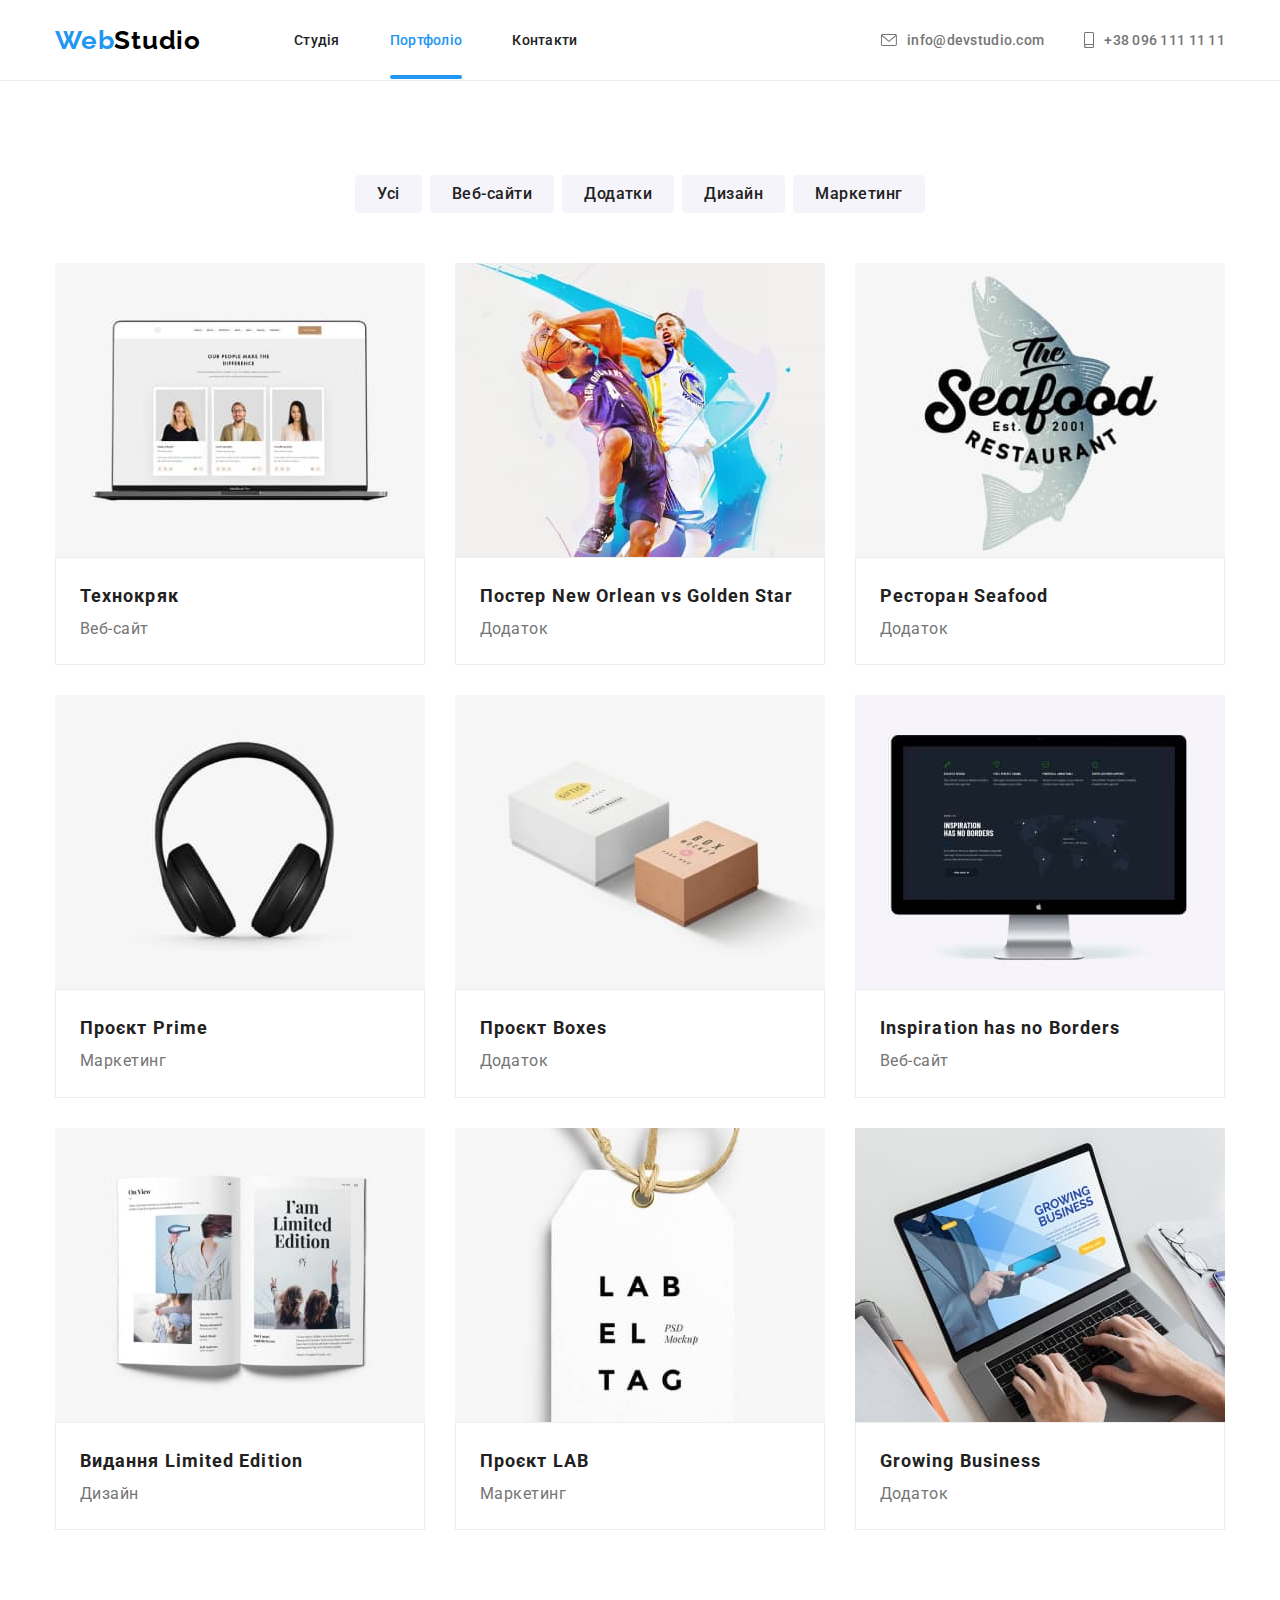
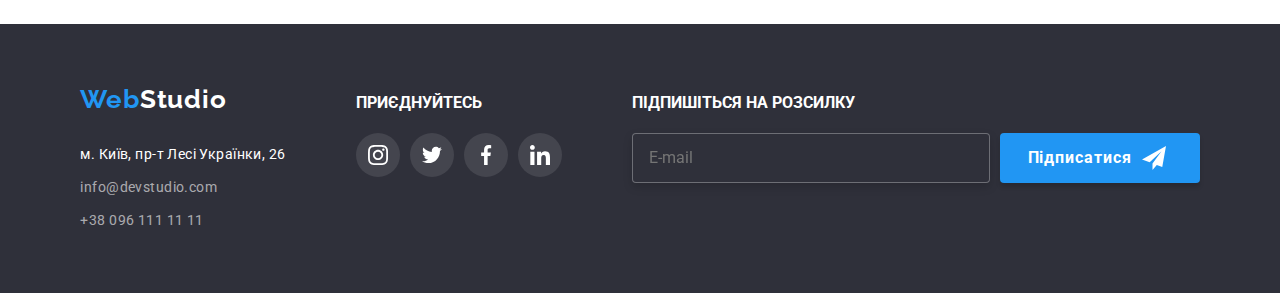
==== commit 84bc0632: "DZ_8" ====
--- a/potfolio.html
+++ b/potfolio.html
@@ -40,6 +40,11 @@
                         </svg>
                         +38 096 111 11 11</a></li>
             </ul>
+            <button class="menu-toggle js-open-menu" aria-expanded="false" aria-controls="mobile-menu">
+                <svg width="24px" height="24px">
+                    <use href="./images/icon/icons.svg#icon-menu_24px"></use>
+                </svg>
+            </button>
         </div>
     </header>
     <main>
@@ -215,7 +220,7 @@
     </main>
     <footer class="footer-background">
         <div class="container futer-content">
-            <div>
+            <div class="footer-nav-logo">
                 <a href="./index.html" class="logo logo--footer"><span class="logo-web">Web</span>Studio</a>
                 <address>
                     <ul class="footer-nav">
@@ -280,6 +285,31 @@
             </div>
         </div>
     </footer>
+    <div class="menu-container js-menu-container" id="mobile-menu">
+        <button class="menu-toggle js-close-menu">
+            <svg width="19px" height="19px">
+                <use href="./images/icon/icons.svg#icon-Vector-1"></use>
+            </svg>
+        </button>
+        <div class="mobile-menu">
+            <ul class="mobile-menu-links">
+                <li><a href="./index.html" class="mobile-menu-links__link">Студія</a></li>
+                <li><a href="./potfolio.html" class="mobile-menu-links__link mobile-menu-links__link--active">Портфоліо</a></li>
+                <li><a href="" class="mobile-menu-links__link">Контакти</a></li>
+            </ul>
+            <ul class="mobile-menu-contact">
+                <li><a href="tel:+380961111111" class="mobile-menu-contact__tel">+38 096 111 11 11</a></li>
+                <li><a href="mailto:info@devstudio.com" class="mobile-menu-contact__mail">info@devstudio.com</a></li>
+            </ul>
+            <ul class="mobile-menu-socials">
+                <li class="mobile-menu-socials__link"><a href="">Instagram</a></li>
+                <li class="mobile-menu-socials__link"><a href="">Twitter</a></li>
+                <li class="mobile-menu-socials__link"><a href="">Facebook</a></li>
+                <li class="mobile-menu-socials__link"><a href="">LinkedIn</a></li>
+            </ul>
+        </div>
+    </div>
+    <script defer src="js/mobile-menu.js"></script>
 </body>
 
 </html>--- a/css/main.min.css
+++ b/css/main.min.css
@@ -1 +1 @@
-:root{--color-blue: #2196f3;--color-head: #212121;--color-comment: #757575;--color-white: #ffffff;--color-background-grey: #2f303a;--color-easy-gray: #f5f4fa;--color-icon: #afb1b8}body{font-family:Roboto,sans-serif;color:var(--color-comment);background-color:var(--color-white)}.container{width:1200px;margin:0 auto;padding:0 15px}.section{padding:94px 0}.is-hidden{visibility:hidden;opacity:0;pointer-events:none;-webkit-transform:scale(0.6);transform:scale(0.6)}h1,h2,h3,h4,h5,h6,p{margin:0}.list{list-style:none;padding-left:0;margin:0}.link{text-decoration:none;color:inherit}img{display:block;max-width:100%;height:auto}address{font-style:normal}ul{list-style-type:none;-webkit-padding-start:0;padding-inline-start:0;margin:0}a{text-decoration:none}.backdrop{position:fixed;width:100%;height:100%;z-index:2;background-color:rgba(0,0,0,.2);-webkit-transition:opacity 250ms cubic-bezier(0.4, 0, 0.2, 1);transition:opacity 250ms cubic-bezier(0.4, 0, 0.2, 1)}.button-close{width:30px;height:30px;border-radius:50%;border:2px solid var(--color-easy-gray);background:var(--color-white);-webkit-transition:fill 250ms cubic-bezier(0.4, 0, 0.2, 1);transition:fill 250ms cubic-bezier(0.4, 0, 0.2, 1)}.button-menu{background-color:var(--color-easy-gray);font-family:"Roboto";font-style:normal;font-weight:500;font-size:16px;line-height:1.6;text-align:center;letter-spacing:.03em;color:var(--color-head);padding:6px 22px;border-radius:4px;border-width:0;-webkit-transition:background-color 250ms cubic-bezier(0.4, 0, 0.2, 1),color 250ms cubic-bezier(0.4, 0, 0.2, 1),-webkit-box-shadow 250ms cubic-bezier(0.4, 0, 0.2, 1);transition:background-color 250ms cubic-bezier(0.4, 0, 0.2, 1),color 250ms cubic-bezier(0.4, 0, 0.2, 1),-webkit-box-shadow 250ms cubic-bezier(0.4, 0, 0.2, 1);transition:background-color 250ms cubic-bezier(0.4, 0, 0.2, 1),color 250ms cubic-bezier(0.4, 0, 0.2, 1),box-shadow 250ms cubic-bezier(0.4, 0, 0.2, 1);transition:background-color 250ms cubic-bezier(0.4, 0, 0.2, 1),color 250ms cubic-bezier(0.4, 0, 0.2, 1),box-shadow 250ms cubic-bezier(0.4, 0, 0.2, 1),-webkit-box-shadow 250ms cubic-bezier(0.4, 0, 0.2, 1)}.button-menu:hover,.button-munu:focus{cursor:pointer;background-color:var(--color-blue);letter-spacing:.03em;color:var(--color-white);-webkit-box-shadow:0px 3px 1px rgba(0,0,0,.1),0px 1px 2px rgba(0,0,0,.08),0px 2px 2px rgba(0,0,0,.12);box-shadow:0px 3px 1px rgba(0,0,0,.1),0px 1px 2px rgba(0,0,0,.08),0px 2px 2px rgba(0,0,0,.12)}.logo{text-decoration:none;font-family:Raleway;font-size:26px;line-height:1.2;color:#000;font-weight:700;margin-right:93px}.logo-web{color:var(--color-blue)}.logo--footer{color:var(--color-white)}.modal{position:absolute;top:50%;left:50%;-webkit-transform:translate(-50%, -50%);transform:translate(-50%, -50%);width:528px;height:581px;margin:0;background:var(--color-white);-webkit-box-shadow:0px 1px 3px rgba(0,0,0,.12),0px 1px 1px rgba(0,0,0,.14),0px 2px 1px rgba(0,0,0,.2);box-shadow:0px 1px 3px rgba(0,0,0,.12),0px 1px 1px rgba(0,0,0,.14),0px 2px 1px rgba(0,0,0,.2);border-radius:4px;-webkit-transition:visibility 250ms cubic-bezier(0.4, 0, 0.2, 1),-webkit-transform 250ms cubic-bezier(0.4, 0, 0.2, 1);transition:visibility 250ms cubic-bezier(0.4, 0, 0.2, 1),-webkit-transform 250ms cubic-bezier(0.4, 0, 0.2, 1);transition:transform 250ms cubic-bezier(0.4, 0, 0.2, 1),visibility 250ms cubic-bezier(0.4, 0, 0.2, 1);transition:transform 250ms cubic-bezier(0.4, 0, 0.2, 1),visibility 250ms cubic-bezier(0.4, 0, 0.2, 1),-webkit-transform 250ms cubic-bezier(0.4, 0, 0.2, 1)}.modal__button-close{position:absolute;top:8px;right:8px}.modal__button-close:hover{fill:var(--color-blue);cursor:pointer}.section-benefits{padding:94px 0 0 0}.benefits{display:-webkit-box;display:-ms-flexbox;display:flex}.benefits>li{-ms-flex-preferred-size:270px;flex-basis:270px;margin-right:30px}.benefits>li:last-child{margin-right:0}.benefits__title{font-size:14px;line-height:1.15;letter-spacing:.03em;text-transform:uppercase;color:var(--color-head);margin-bottom:10px}.benefits__text{font-size:14px;line-height:1.7;letter-spacing:.03em}.benefits__icon{display:-webkit-box;display:-ms-flexbox;display:flex;-webkit-box-align:center;-ms-flex-align:center;align-items:center;-webkit-box-pack:center;-ms-flex-pack:center;justify-content:center;height:120px;background-color:var(--color-easy-gray);border-radius:4px;margin-bottom:30px}.client{-ms-flex-preferred-size:calc((100% - 150px)/4);flex-basis:calc((100% - 150px)/4);text-align:center;fill:var(--color-comment)}.client-list{display:-webkit-box;display:-ms-flexbox;display:flex;-webkit-box-pack:center;-ms-flex-pack:center;justify-content:center;gap:30px;height:92px}.client__link{display:-webkit-box;display:-ms-flexbox;display:flex;-webkit-box-align:center;-ms-flex-align:center;align-items:center;-webkit-box-pack:center;-ms-flex-pack:center;justify-content:center;width:100%;height:100%;border:1px solid var(--color-comment);border-radius:4px;fill:var(--color-icon)}.client__link:hover,.client__link:focus{fill:var(--color-blue);border-color:var(--color-blue);-webkit-transition:border-color 250ms cubic-bezier(0.4, 0, 0.2, 1);transition:border-color 250ms cubic-bezier(0.4, 0, 0.2, 1)}.client__icon{-webkit-transition:fill 250ms cubic-bezier(0.4, 0, 0.2, 1);transition:fill 250ms cubic-bezier(0.4, 0, 0.2, 1)}.client__icon:hover,.client__icon:focus{fill:var(--color-blue)}.command{background-color:var(--color-easy-gray)}.section-name{margin-bottom:47px}.command-list{display:-webkit-box;display:-ms-flexbox;display:flex;gap:30px}.command-card{background:#fff;-webkit-box-shadow:0px 1px 3px rgba(0,0,0,.12),0px 1px 1px rgba(0,0,0,.14),0px 2px 1px rgba(0,0,0,.2);box-shadow:0px 1px 3px rgba(0,0,0,.12),0px 1px 1px rgba(0,0,0,.14),0px 2px 1px rgba(0,0,0,.2);border-radius:0px 0px 4px 4px}.command-card__title{font-weight:500;font-size:16px;line-height:1.2;text-align:center;letter-spacing:.03em;color:var(--color-head)}.command-card__text{font-size:16px;line-height:1.2;text-align:center;letter-spacing:.03em;margin-top:10px;margin-bottom:10px}.command-card__name{padding:30px 0}.command-card__social-list{display:-webkit-box;display:-ms-flexbox;display:flex;gap:10px;margin:auto;-webkit-box-pack:center;-ms-flex-pack:center;justify-content:center;-webkit-box-align:center;-ms-flex-align:center;align-items:center}.command-card__social-item{width:44px;height:44px;border-radius:50%;-webkit-transition:background-color 250ms cubic-bezier(0.4, 0, 0.2, 1);transition:background-color 250ms cubic-bezier(0.4, 0, 0.2, 1)}.command-card__social-link{display:-webkit-box;display:-ms-flexbox;display:flex;-webkit-box-pack:center;-ms-flex-pack:center;justify-content:center;-webkit-box-align:center;-ms-flex-align:center;align-items:center;width:100%;height:100%;border-radius:50%;fill:var(--color-icon);-webkit-transition:fill 250ms cubic-bezier(0.4, 0, 0.2, 1);transition:fill 250ms cubic-bezier(0.4, 0, 0.2, 1)}.command-card__social-item:hover{background-color:var(--color-blue)}.command-card__social-link:hover,.command-card__social-link:focus{fill:var(--color-white)}.section-name{font-size:36px;line-height:1.2;text-align:center;letter-spacing:.03em;color:var(--color-head)}.what-doing{display:-webkit-box;display:-ms-flexbox;display:flex;gap:30px}.what-doing-overlay-box{position:relative;overflow:hidden}.what-doing-overlay{position:absolute;bottom:0;right:0;width:100%;height:70px;display:-webkit-box;display:-ms-flexbox;display:flex;-webkit-box-align:center;-ms-flex-align:center;align-items:center;-webkit-box-pack:center;-ms-flex-pack:center;justify-content:center;background:rgba(47,48,58,.8)}.what-doing-overlay__text{font-weight:700;font-size:14px;line-height:1.14;text-align:center;letter-spacing:.03em;text-transform:uppercase;color:var(--color-white)}.footer-background{background-color:var(--color-background-grey);padding:60px 0}.futer-content{display:-webkit-box;display:-ms-flexbox;display:flex;-webkit-box-pack:justify;-ms-flex-pack:justify;justify-content:space-between;-webkit-box-align:baseline;-ms-flex-align:baseline;align-items:baseline;gap:70px}.footer-nav__adres{font-style:normal;font-size:14px;line-height:1.71;letter-spacing:.03em;color:var(--color-white);margin-top:28px}.footer-nav__mail,.footer-nav__tel{font-style:normal;font-size:14px;line-height:1.7;letter-spacing:.03em;color:rgba(255,255,255,.6)}.footer-nav__mail:hover{color:var(--color-blue)}.footer-nav__link{margin:9px 0}.footer-social__list{display:-webkit-box;display:-ms-flexbox;display:flex;gap:10px;margin:auto;-webkit-box-pack:center;-ms-flex-pack:center;justify-content:center;-webkit-box-align:center;-ms-flex-align:center;align-items:center}.footer-social__item{width:44px;height:44px;border-radius:50%;fill:var(--color-white)}.footer-social__link:hover,.footer-social__link:focus{background-color:var(--color-blue)}.footer-social__link{display:-webkit-box;display:-ms-flexbox;display:flex;-webkit-box-pack:center;-ms-flex-pack:center;justify-content:center;-webkit-box-align:center;-ms-flex-align:center;align-items:center;width:100%;height:100%;border-radius:50%;background-color:rgba(255,255,255,.1);fill:var(--color-white);-webkit-transition:background-color 250ms cubic-bezier(0.4, 0, 0.2, 1);transition:background-color 250ms cubic-bezier(0.4, 0, 0.2, 1)}.header{display:-webkit-box;display:-ms-flexbox;display:flex;-ms-flex-pack:distribute;justify-content:space-around;-webkit-box-align:center;-ms-flex-align:center;align-items:center;border-bottom:1px solid #ececec}.container-header{display:-webkit-box;display:-ms-flexbox;display:flex;-ms-flex-pack:distribute;justify-content:space-around;-webkit-box-align:center;-ms-flex-align:center;align-items:center;width:1200px;margin:0 auto;padding:0 15px}.header-nav{display:-webkit-box;display:-ms-flexbox;display:flex;-webkit-box-align:center;-ms-flex-align:center;align-items:center}.navigation-list{position:relative;display:-webkit-box;display:-ms-flexbox;display:flex;-webkit-margin-before:0;margin-block-start:0;-webkit-margin-after:0;margin-block-end:0;padding:31px 0}.navigation-contacts{display:-webkit-box;display:-ms-flexbox;display:flex;margin-left:auto}.header-nav__link{position:relative;font-weight:500;font-size:14px;line-height:1.15;letter-spacing:.02em;color:var(--color-head);margin-right:50px}.header-nav__link--current{color:var(--color-blue)}.header-nav__link:active,.header-nav__link:focus{color:var(--color-blue)}.header-nav__link--current::after{display:block;content:"";width:100%;height:4px;position:absolute;bottom:-31px;left:0;background-color:var(--color-blue);border-radius:2px}.header-nav__mail{display:-webkit-box;display:-ms-flexbox;display:flex;-webkit-box-align:center;-ms-flex-align:center;align-items:center;font-weight:500;line-height:1.15;letter-spacing:.02em;font-size:14px;color:var(--color-comment);font-style:normal;-webkit-transition:color 250ms cubic-bezier(0.4, 0, 0.2, 1);transition:color 250ms cubic-bezier(0.4, 0, 0.2, 1)}.header-nav__mail:hover,.header-nav__mail:focus{color:var(--color-blue);fill:var(--color-blue)}.header-nav__icon{fill:currentColor;margin-right:10px}.header-nav__tel{display:-webkit-box;display:-ms-flexbox;display:flex;-webkit-box-align:center;-ms-flex-align:center;align-items:center;font-weight:500;color:var(--color-comment);font-style:normal;font-size:14px;line-height:1.15;letter-spacing:.02em;margin-left:40px}.header-nav__tel:focus{color:var(--color-blue)}.hero-background{background-image:-webkit-gradient(linear, left top, left bottom, from(rgba(47, 48, 58, 0.4)), to(rgba(47, 48, 58, 0.4))),url(/images/hero-img.jpg);background-image:linear-gradient(rgba(47, 48, 58, 0.4), rgba(47, 48, 58, 0.4)),url(/images/hero-img.jpg);background-repeat:no-repeat;background-position:center;background-size:cover;background-color:var(--color-background-grey);height:600px;text-align:center}.hero-text{font-weight:900;font-size:44px;line-height:1.36;text-align:center;letter-spacing:.06em;text-transform:uppercase;color:#fff;width:800px;margin:106px auto 30px auto}.hero-button{font-family:"Roboto";font-style:normal;font-weight:700;font-size:16px;line-height:1.9;display:-webkit-box;display:-ms-flexbox;display:flex;-webkit-box-align:center;-ms-flex-align:center;align-items:center;text-align:center;letter-spacing:.06em;color:var(--color-white);background-color:var(--color-blue);margin:auto;padding:10px 24px;-webkit-box-shadow:0px 4px 4px rgba(0,0,0,.15);box-shadow:0px 4px 4px rgba(0,0,0,.15);border-radius:4px;border:none}.visually-hidden{position:absolute;white-space:nowrap;width:1px;height:1px;overflow:hidden;border:0;padding:0;clip:rect(0 0 0 0);-webkit-clip-path:inset(50%);clip-path:inset(50%);margin:-1px}.portfolio-button{display:-webkit-box;display:-ms-flexbox;display:flex;gap:8px;-webkit-box-pack:center;-ms-flex-pack:center;justify-content:center;margin-bottom:50px}.project-card__name{font-size:18px;line-height:2;letter-spacing:.06em;color:var(--color-head)}.project-gallary{display:-webkit-box;display:-ms-flexbox;display:flex;-ms-flex-wrap:wrap;flex-wrap:wrap;gap:30px}.project-card{display:block;position:relative;overflow:hidden;-webkit-transition:-webkit-box-shadow 250ms cubic-bezier(0.4, 0, 0.2, 1);transition:-webkit-box-shadow 250ms cubic-bezier(0.4, 0, 0.2, 1);transition:box-shadow 250ms cubic-bezier(0.4, 0, 0.2, 1);transition:box-shadow 250ms cubic-bezier(0.4, 0, 0.2, 1), -webkit-box-shadow 250ms cubic-bezier(0.4, 0, 0.2, 1)}.project-card:hover,.project-card:focus{-webkit-box-shadow:0px 1px 1px rgba(0,0,0,.12),0px 4px 4px rgba(0,0,0,.06),1px 4px 6px rgba(0,0,0,.16);box-shadow:0px 1px 1px rgba(0,0,0,.12),0px 4px 4px rgba(0,0,0,.06),1px 4px 6px rgba(0,0,0,.16)}.project-card__text{font-size:16px;line-height:1.9;letter-spacing:.03em;color:var(--color-comment)}.project-card__title{border:1px solid #eee;padding:20px 24px}.project-card__overlay{position:relative;overflow:hidden}.overlay-card{position:absolute;top:0;left:0;width:100%;height:100%;background-color:rgba(33,150,243,.9);padding:63px 24px;-webkit-transform:translatey(100%);transform:translatey(100%);-webkit-transition:-webkit-transform 250ms ease;transition:-webkit-transform 250ms ease;transition:transform 250ms ease;transition:transform 250ms ease, -webkit-transform 250ms ease}.overlay-card__text{font-weight:400;font-size:18px;line-height:1.6;letter-spacing:.03em;color:var(--color-white)}.project-card:hover .overlay-card{-webkit-transform:translatey(0);transform:translatey(0);-webkit-transition:-webkit-transform 250ms ease;transition:-webkit-transform 250ms ease;transition:transform 250ms ease;transition:transform 250ms ease, -webkit-transform 250ms ease}.subscription__bar{display:-webkit-box;display:-ms-flexbox;display:flex}.connecting{margin-bottom:20px;text-transform:uppercase;color:var(--color-white)}.subscription__email{width:358px;height:50px;padding-left:16px;margin:0 10px 0 0;background-color:var(--color-background-grey);border:1px solid rgba(255,255,255,.3);-webkit-filter:drop-shadow(0px 4px 4px rgba(0, 0, 0, 0.15));filter:drop-shadow(0px 4px 4px rgba(0, 0, 0, 0.15));border-radius:4px;color:var(--color-comment);cursor:pointer;-webkit-transition:border-color 250ms cubic-bezier(0.4, 0, 0.2, 1);transition:border-color 250ms cubic-bezier(0.4, 0, 0.2, 1)}.subscription__email:focus{border-color:var(--color-comment);outline:none}.subscription__button{display:-webkit-box;display:-ms-flexbox;display:flex;width:200px;height:50px;padding:10px 28px;background:var(--color-blue);border:none;-webkit-box-shadow:0px 4px 4px rgba(0,0,0,.15);box-shadow:0px 4px 4px rgba(0,0,0,.15);border-radius:4px;font-size:16px;font-weight:700;line-height:1.875;-webkit-box-align:center;-ms-flex-align:center;align-items:center;text-align:center;letter-spacing:.06em;color:var(--color-white);cursor:pointer}.subscription__icon{fill:var(--color-white);margin-left:10px}.modal-form{width:100%;height:100%}.form-order__name{font-style:normal;font-weight:700;font-size:20px;line-height:1.15;text-align:center;letter-spacing:.03em;color:var(--color-head);margin-bottom:12px}.form-order{width:100%;height:100%;padding:40px}.form-order__field{position:relative;margin-bottom:10px;margin-top:4px}.form-order__input{width:100%;height:40px;padding-left:42px;padding-right:40px;border:1px solid rgba(33,33,33,.2);border-radius:4px;cursor:pointer;-webkit-transition:all 250ms cubic-bezier(0.4, 0, 0.2, 1);transition:all 250ms cubic-bezier(0.4, 0, 0.2, 1)}.form-order__label{display:block;font-size:12px;line-height:1.16;letter-spacing:.01em;color:var(--color-comment);margin:0px;padding:0px;-webkit-transition:all 250ms cubic-bezier(0.4, 0, 0.2, 1);transition:all 250ms cubic-bezier(0.4, 0, 0.2, 1)}.form-order__icon{position:absolute;left:15px;top:50%;-webkit-transform:translateY(-50%);transform:translateY(-50%);-webkit-transition:all 250ms cubic-bezier(0.4, 0, 0.2, 1);transition:all 250ms cubic-bezier(0.4, 0, 0.2, 1)}.form-order__input:focus,.form-order__textarea:focus{border-color:var(--color-blue);outline:none}.form-order__-input:focus+.form-order__icon{fill:var(--color-blue)}.form-order__textarea{width:100%;height:120px;padding:12px 16px;resize:none;margin-top:4px;margin-bottom:20px;border:1px solid rgba(33,33,33,.2);border-radius:4px;cursor:pointer;-webkit-transition:all 250ms cubic-bezier(0.4, 0, 0.2, 1);transition:all 250ms cubic-bezier(0.4, 0, 0.2, 1)}.form-order__textarea::-webkit-input-placeholder{font-size:12px;line-height:1.15;letter-spacing:.01em;color:rgba(117,117,117,.5);margin-top:4px}.form-order__textarea::-moz-placeholder{font-size:12px;line-height:1.15;letter-spacing:.01em;color:rgba(117,117,117,.5);margin-top:4px}.form-order__textarea:-ms-input-placeholder{font-size:12px;line-height:1.15;letter-spacing:.01em;color:rgba(117,117,117,.5);margin-top:4px}.form-order__textarea::-ms-input-placeholder{font-size:12px;line-height:1.15;letter-spacing:.01em;color:rgba(117,117,117,.5);margin-top:4px}.form-order__textarea::placeholder{font-size:12px;line-height:1.15;letter-spacing:.01em;color:rgba(117,117,117,.5);margin-top:4px}.form-button{display:block;width:200px;height:50px;margin:30px auto 0;background:var(--color-blue);border:none;-webkit-box-shadow:0px 4px 4px rgba(0,0,0,.15);box-shadow:0px 4px 4px rgba(0,0,0,.15);border-radius:4px;font-weight:700;font-size:16px;line-height:1.88;letter-spacing:.06em;color:var(--color-white);cursor:pointer}.chekbox-container{position:relative;display:-webkit-box;display:-ms-flexbox;display:flex;-webkit-box-align:center;-ms-flex-align:center;align-items:center;margin:0}.checkbox-original{display:none;-webkit-appearance:none;-moz-appearance:none;appearance:none;margin:0px}.checkbox-label{position:relative;padding-left:25px;font-size:14px;line-height:1.7;letter-spacing:.03em;color:var(--color-comment)}.conditions{font-size:14px;line-height:24px;letter-spacing:.03em;color:var(--color-blue);text-decoration:underline}.checkbox-custom{position:absolute;border:2px solid var(--color-head);border-radius:2px;fill:rgba(0,0,0,0);-webkit-transition:all 250ms cubic-bezier(0.4, 0, 0.2, 1);transition:all 250ms cubic-bezier(0.4, 0, 0.2, 1)}.checkbox-original:checked+.checkbox-custom{border-color:var(--color-blue);background-color:var(--color-blue);fill:var(--color-white)}/*# sourceMappingURL=main.min.css.map */+:root{--color-blue: #2196f3;--color-head: #212121;--color-comment: #757575;--color-white: #ffffff;--color-background-grey: #2f303a;--color-easy-gray: #f5f4fa;--color-icon: #afb1b8}body{max-width:100%;font-family:Roboto,sans-serif;color:var(--color-comment);background-color:var(--color-white)}@media screen and (min-width: 768px){body{width:100%;overflow-y:scroll}}@media screen and (min-width: 1200px){body{widows:100%}}.container{width:480px;margin:0 auto;padding:0 15px}@media screen and (min-width: 768px){.container{width:768px}}@media screen and (min-width: 1200px){.container{width:1200px}}.section{padding:60px 0}@media screen and (min-width: 1200px){.section{padding:94px 0}}.section .section-name{font-size:28px;line-height:1.2;text-align:center;letter-spacing:.03em;color:var(--color-head)}@media screen and (min-width: 1200px){.section .section-name{font-size:33px}}.is-hidden{visibility:hidden;opacity:0;pointer-events:none;-webkit-transform:scale(0.6);transform:scale(0.6)}h1,h2,h3,h4,h5,h6,p{margin:0}.list{list-style:none;padding-left:0;margin:0}.link{text-decoration:none;color:inherit}img{display:block;max-width:100%;height:auto}address{font-style:normal}ul{list-style-type:none;-webkit-padding-start:0;padding-inline-start:0;margin:0}a{text-decoration:none}.backdrop{position:fixed;width:100%;height:100%;z-index:2;background-color:rgba(0,0,0,.2);-webkit-transition:opacity 250ms cubic-bezier(0.4, 0, 0.2, 1);transition:opacity 250ms cubic-bezier(0.4, 0, 0.2, 1)}.button-close{width:30px;height:30px;border-radius:50%;border:2px solid var(--color-easy-gray);background:var(--color-white);-webkit-transition:fill 250ms cubic-bezier(0.4, 0, 0.2, 1);transition:fill 250ms cubic-bezier(0.4, 0, 0.2, 1)}.button-menu{background-color:var(--color-easy-gray);font-family:"Roboto";font-style:normal;font-weight:500;font-size:16px;line-height:1.6;text-align:center;letter-spacing:.03em;color:var(--color-head);padding:6px 22px;border-radius:4px;border-width:0;-webkit-transition:background-color 250ms cubic-bezier(0.4, 0, 0.2, 1),color 250ms cubic-bezier(0.4, 0, 0.2, 1),-webkit-box-shadow 250ms cubic-bezier(0.4, 0, 0.2, 1);transition:background-color 250ms cubic-bezier(0.4, 0, 0.2, 1),color 250ms cubic-bezier(0.4, 0, 0.2, 1),-webkit-box-shadow 250ms cubic-bezier(0.4, 0, 0.2, 1);transition:background-color 250ms cubic-bezier(0.4, 0, 0.2, 1),color 250ms cubic-bezier(0.4, 0, 0.2, 1),box-shadow 250ms cubic-bezier(0.4, 0, 0.2, 1);transition:background-color 250ms cubic-bezier(0.4, 0, 0.2, 1),color 250ms cubic-bezier(0.4, 0, 0.2, 1),box-shadow 250ms cubic-bezier(0.4, 0, 0.2, 1),-webkit-box-shadow 250ms cubic-bezier(0.4, 0, 0.2, 1)}.button-menu:hover,.button-munu:focus{cursor:pointer;background-color:var(--color-blue);letter-spacing:.03em;color:var(--color-white);-webkit-box-shadow:0px 3px 1px rgba(0,0,0,.1),0px 1px 2px rgba(0,0,0,.08),0px 2px 2px rgba(0,0,0,.12);box-shadow:0px 3px 1px rgba(0,0,0,.1),0px 1px 2px rgba(0,0,0,.08),0px 2px 2px rgba(0,0,0,.12)}.logo{font-family:Raleway;font-style:normal;font-weight:700;font-size:24px;line-height:1.16;letter-spacing:.03em;color:#000;padding:16px 0}@media screen and (min-width: 768px){.logo{margin-right:88px}}@media screen and (min-width: 1200px){.logo{font-size:26px;line-height:1.2;margin-right:93px}}.logo-web{color:var(--color-blue)}.logo--footer{color:var(--color-white);margin:auto}@media screen and (min-width: 1200px){.logo--footer{margin-left:0px}}.modal{position:absolute;top:50%;left:50%;-webkit-transform:translate(-50%, -50%);transform:translate(-50%, -50%);width:450px;height:609px;margin:0;background:var(--color-white);-webkit-box-shadow:0px 1px 3px rgba(0,0,0,.12),0px 1px 1px rgba(0,0,0,.14),0px 2px 1px rgba(0,0,0,.2);box-shadow:0px 1px 3px rgba(0,0,0,.12),0px 1px 1px rgba(0,0,0,.14),0px 2px 1px rgba(0,0,0,.2);border-radius:4px;-webkit-transition:visibility 250ms cubic-bezier(0.4, 0, 0.2, 1),-webkit-transform 250ms cubic-bezier(0.4, 0, 0.2, 1);transition:visibility 250ms cubic-bezier(0.4, 0, 0.2, 1),-webkit-transform 250ms cubic-bezier(0.4, 0, 0.2, 1);transition:transform 250ms cubic-bezier(0.4, 0, 0.2, 1),visibility 250ms cubic-bezier(0.4, 0, 0.2, 1);transition:transform 250ms cubic-bezier(0.4, 0, 0.2, 1),visibility 250ms cubic-bezier(0.4, 0, 0.2, 1),-webkit-transform 250ms cubic-bezier(0.4, 0, 0.2, 1)}@media screen and (min-width: 1200px){.modal{width:528px;height:581px}}.modal__button-close{position:absolute;top:8px;right:8px}.modal__button-close:hover{fill:var(--color-blue);cursor:pointer}.section-benefits{padding:60px 0 0 0}@media screen and (min-width: 1200px){.section-benefits{padding:94px 0 0 0}}.benefits{margin:30px 15px}@media screen and (min-width: 768px){.benefits{display:-webkit-box;display:-ms-flexbox;display:flex;-ms-flex-wrap:wrap;flex-wrap:wrap;gap:30px}}@media screen and (min-width: 768px){.benefits>li{-ms-flex-preferred-size:calc((100% - 30px)/2);flex-basis:calc((100% - 30px)/2)}}@media screen and (min-width: 1200px){.benefits>li{-ms-flex-preferred-size:calc((100% - 90px)/4);flex-basis:calc((100% - 90px)/4)}}.benefits__title{font-size:14px;line-height:1.15;letter-spacing:.03em;text-transform:uppercase;color:var(--color-head);margin-bottom:10px}.benefits__text{font-size:14px;line-height:1.7;letter-spacing:.03em}.benefits__icon{display:-webkit-box;display:-ms-flexbox;display:flex;-webkit-box-align:center;-ms-flex-align:center;align-items:center;-webkit-box-pack:center;-ms-flex-pack:center;justify-content:center;height:120px;background-color:var(--color-easy-gray);border-radius:4px;margin:30px 0}@media screen and (min-width: 768px){.benefits__icon{margin:0 0 30px 0}}.client{-ms-flex-preferred-size:calc((100% - 30px)/2);flex-basis:calc((100% - 30px)/2);text-align:center;fill:var(--color-comment);height:92px}@media screen and (min-width: 768px){.client{-ms-flex-preferred-size:calc((100% - 60px)/3);flex-basis:calc((100% - 60px)/3)}}@media screen and (min-width: 1200px){.client{-ms-flex-preferred-size:calc((100% - 150px)/6);flex-basis:calc((100% - 150px)/6)}}.client-list{display:-webkit-box;display:-ms-flexbox;display:flex;-webkit-box-pack:center;-ms-flex-pack:center;justify-content:center;-ms-flex-wrap:wrap;flex-wrap:wrap;gap:30px}.client__link{display:-webkit-box;display:-ms-flexbox;display:flex;-webkit-box-align:center;-ms-flex-align:center;align-items:center;-webkit-box-pack:center;-ms-flex-pack:center;justify-content:center;width:100%;height:100%;border:1px solid var(--color-comment);border-radius:4px;fill:var(--color-icon)}.client__link:hover,.client__link:focus{fill:var(--color-blue);border-color:var(--color-blue);-webkit-transition:border-color 250ms cubic-bezier(0.4, 0, 0.2, 1);transition:border-color 250ms cubic-bezier(0.4, 0, 0.2, 1)}.client__icon{-webkit-transition:fill 250ms cubic-bezier(0.4, 0, 0.2, 1);transition:fill 250ms cubic-bezier(0.4, 0, 0.2, 1)}.client__icon:hover,.client__icon:focus{fill:var(--color-blue)}.command{background-color:var(--color-easy-gray)}.section-name{margin-bottom:47px}@media screen and (min-width: 768px){.command-list{display:-webkit-box;display:-ms-flexbox;display:flex;-ms-flex-wrap:wrap;flex-wrap:wrap;gap:30px}}.command-card{background:#fff;-webkit-box-shadow:0px 1px 3px rgba(0,0,0,.12),0px 1px 1px rgba(0,0,0,.14),0px 2px 1px rgba(0,0,0,.2);box-shadow:0px 1px 3px rgba(0,0,0,.12),0px 1px 1px rgba(0,0,0,.14),0px 2px 1px rgba(0,0,0,.2);border-radius:0px 0px 4px 4px;margin-bottom:30px}@media screen and (min-width: 768px){.command-card{-ms-flex-preferred-size:calc((100% - 30px)/2);flex-basis:calc((100% - 30px)/2)}}@media screen and (min-width: 1200px){.command-card{-ms-flex-preferred-size:calc((100% - 90px)/4);flex-basis:calc((100% - 90px)/4)}}.command-card__title{font-weight:500;font-size:16px;line-height:1.2;text-align:center;letter-spacing:.03em;color:var(--color-head)}.command-card__text{font-size:16px;line-height:1.2;text-align:center;letter-spacing:.03em;margin-top:10px;margin-bottom:10px}.command-card__name{padding:30px 0}.command-card__social-list{display:-webkit-box;display:-ms-flexbox;display:flex;gap:10px;margin:auto;-webkit-box-pack:center;-ms-flex-pack:center;justify-content:center;-webkit-box-align:center;-ms-flex-align:center;align-items:center}.command-card__social-item{width:44px;height:44px;border-radius:50%;-webkit-transition:background-color 250ms cubic-bezier(0.4, 0, 0.2, 1);transition:background-color 250ms cubic-bezier(0.4, 0, 0.2, 1)}.command-card__social-link{display:-webkit-box;display:-ms-flexbox;display:flex;-webkit-box-pack:center;-ms-flex-pack:center;justify-content:center;-webkit-box-align:center;-ms-flex-align:center;align-items:center;width:100%;height:100%;border-radius:50%;fill:var(--color-icon);-webkit-transition:fill 250ms cubic-bezier(0.4, 0, 0.2, 1);transition:fill 250ms cubic-bezier(0.4, 0, 0.2, 1)}.command-card__social-item:hover{background-color:var(--color-blue)}.command-card__social-link:hover,.command-card__social-link:focus{fill:var(--color-white)}.what-doing__section{display:none}@media screen and (min-width: 1200px){.what-doing__section{display:block}}.what-doing{display:-webkit-box;display:-ms-flexbox;display:flex;gap:30px}.what-doing-overlay-box{position:relative;overflow:hidden}.what-doing-overlay{position:absolute;bottom:0;right:0;width:100%;height:70px;display:-webkit-box;display:-ms-flexbox;display:flex;-webkit-box-align:center;-ms-flex-align:center;align-items:center;-webkit-box-pack:center;-ms-flex-pack:center;justify-content:center;background:rgba(47,48,58,.8)}.what-doing-overlay__text{font-weight:700;font-size:14px;line-height:1.14;text-align:center;letter-spacing:.03em;text-transform:uppercase;color:var(--color-white)}.footer-background{background-color:var(--color-background-grey);padding:60px 0}.futer-content{display:-webkit-box;display:-ms-flexbox;display:flex;-ms-flex-wrap:wrap;flex-wrap:wrap;-webkit-box-pack:center;-ms-flex-pack:center;justify-content:center;-webkit-box-align:baseline;-ms-flex-align:baseline;align-items:baseline;gap:70px}.footer-nav-logo{text-align:center}@media screen and (min-width: 1200px){.footer-nav-logo{text-align:left}}.footer-nav__adres{font-style:normal;font-size:14px;line-height:1.71;letter-spacing:.03em;color:var(--color-white);margin-top:28px}.footer-nav__mail,.footer-nav__tel{font-style:normal;font-size:14px;line-height:1.7;letter-spacing:.03em;color:rgba(255,255,255,.6)}.footer-nav__mail:hover{color:var(--color-blue)}.footer-nav__link{margin:9px 0}.footer-social__list{display:-webkit-box;display:-ms-flexbox;display:flex;gap:10px;margin:auto;-webkit-box-pack:center;-ms-flex-pack:center;justify-content:center;-webkit-box-align:center;-ms-flex-align:center;align-items:center}.footer-social__item{width:44px;height:44px;border-radius:50%;fill:var(--color-white)}.footer-social__link:hover,.footer-social__link:focus{background-color:var(--color-blue)}.footer-social__link{display:-webkit-box;display:-ms-flexbox;display:flex;-webkit-box-pack:center;-ms-flex-pack:center;justify-content:center;-webkit-box-align:center;-ms-flex-align:center;align-items:center;width:100%;height:100%;border-radius:50%;background-color:rgba(255,255,255,.1);fill:var(--color-white);-webkit-transition:background-color 250ms cubic-bezier(0.4, 0, 0.2, 1);transition:background-color 250ms cubic-bezier(0.4, 0, 0.2, 1)}.header{display:-webkit-box;display:-ms-flexbox;display:flex;-ms-flex-pack:distribute;justify-content:space-around;-webkit-box-align:center;-ms-flex-align:center;align-items:center;border-bottom:1px solid #ececec}.container-header{display:-webkit-box;display:-ms-flexbox;display:flex;-webkit-box-pack:justify;-ms-flex-pack:justify;justify-content:space-between;-webkit-box-align:center;-ms-flex-align:center;align-items:center;width:480px;margin:0 auto;padding:0 15px}@media screen and (min-width: 768px){.container-header{width:768px;-ms-flex-pack:distribute;justify-content:space-around}}@media screen and (min-width: 1200px){.container-header{width:1200px;-ms-flex-pack:distribute;justify-content:space-around}}.header-nav{display:-webkit-box;display:-ms-flexbox;display:flex;-webkit-box-align:center;-ms-flex-align:center;align-items:center}.navigation-list{display:none}@media screen and (min-width: 768px){.navigation-list{display:-webkit-box;display:-ms-flexbox;display:flex;-webkit-margin-before:0;margin-block-start:0;-webkit-margin-after:0;margin-block-end:0;padding:31px 0}}.navigation-contacts{display:none}@media screen and (min-width: 768px){.navigation-contacts{display:block}}@media screen and (min-width: 1200px){.navigation-contacts{display:-webkit-box;display:-ms-flexbox;display:flex;margin-left:auto}}.header-nav__link{position:relative;font-weight:500;font-size:14px;line-height:1.15;letter-spacing:.02em;color:var(--color-head);margin-right:50px}.header-nav__link--current{color:var(--color-blue)}.header-nav__link:active,.header-nav__link:focus{color:var(--color-blue)}.header-nav__link--current::after{display:block;content:"";width:100%;height:4px;position:absolute;bottom:-31px;left:0;background-color:var(--color-blue);border-radius:2px}.header-nav__mail{display:-webkit-box;display:-ms-flexbox;display:flex;-webkit-box-align:center;-ms-flex-align:center;align-items:center;font-weight:500;line-height:1.15;letter-spacing:.02em;font-size:12px;color:var(--color-comment);font-style:normal;-webkit-transition:color 250ms cubic-bezier(0.4, 0, 0.2, 1);transition:color 250ms cubic-bezier(0.4, 0, 0.2, 1)}@media screen and (min-width: 1200px){.header-nav__mail{font-size:14px}}.header-nav__mail:hover,.header-nav__mail:focus{color:var(--color-blue);fill:var(--color-blue)}@media screen and (min-width: 1200px){.header-nav__mail>.header-nav__icon{width:16px;height:12px}}@media screen and (min-width: 1200px){.header-nav__tel>.header-nav__icon{height:16px}}.header-nav__icon{fill:currentColor;margin-right:8px}@media screen and (min-width: 1200px){.header-nav__icon{margin-right:10px}}.header-nav__tel{display:-webkit-box;display:-ms-flexbox;display:flex;-webkit-box-align:center;-ms-flex-align:center;align-items:center;font-weight:500;color:var(--color-comment);font-style:normal;font-size:14px;line-height:1.15;letter-spacing:.02em;margin-top:10px}@media screen and (min-width: 1200px){.header-nav__tel{margin-top:0;margin-left:40px}}.header-nav__tel:focus{color:var(--color-blue)}.hero-background{background-image:-webkit-gradient(linear, left top, left bottom, from(rgba(47, 48, 58, 0.4)), to(rgba(47, 48, 58, 0.4))),url(../images/hero-img.jpg);background-image:linear-gradient(rgba(47, 48, 58, 0.4), rgba(47, 48, 58, 0.4)),url(../images/hero-img.jpg);background-repeat:no-repeat;background-position:center;background-size:cover;background-color:var(--color-background-grey);height:400px;text-align:center}@media(min-device-pixel-ratio: 2),(-webkit-min-device-pixel-ratio: 2),(min-resolution: 192dpi),(min-resolution: 2dppx){.hero-background{background-image:url(../../images/hero-img@2x.jpg)}}@media screen and (min-width: 1200px){.hero-background{height:600px;margin:auto;max-width:1600px}}.hero-text{font-weight:900;font-size:26px;line-height:1.6;text-align:center;letter-spacing:.06em;text-transform:uppercase;color:#fff;width:360px;margin:24px auto 30px auto}@media screen and (min-width: 1200px){.hero-text{width:696px;font-size:44px;line-height:1.36;margin:108px auto 30px auto}}.hero-button{font-family:"Roboto";font-style:normal;font-weight:700;font-size:16px;line-height:1.9;display:-webkit-box;display:-ms-flexbox;display:flex;-webkit-box-align:center;-ms-flex-align:center;align-items:center;text-align:center;letter-spacing:.06em;color:var(--color-white);background-color:var(--color-blue);margin:auto;padding:10px 24px;-webkit-box-shadow:0px 4px 4px rgba(0,0,0,.15);box-shadow:0px 4px 4px rgba(0,0,0,.15);border-radius:4px;border:none}@media screen and (min-width: 1200px){.hero-button{padding:10px 32px}}.visually-hidden{position:absolute;white-space:nowrap;width:1px;height:1px;overflow:hidden;border:0;padding:0;clip:rect(0 0 0 0);-webkit-clip-path:inset(50%);clip-path:inset(50%);margin:-1px}.portfolio-button{display:-webkit-box;display:-ms-flexbox;display:flex;gap:8px;-webkit-box-pack:center;-ms-flex-pack:center;justify-content:center;margin-bottom:50px}.project-card__name{font-size:18px;line-height:2;letter-spacing:.06em;color:var(--color-head)}.project-gallary{display:-webkit-box;display:-ms-flexbox;display:flex;-ms-flex-wrap:wrap;flex-wrap:wrap;gap:30px}.project-card{display:block;position:relative;overflow:hidden;-webkit-transition:-webkit-box-shadow 250ms cubic-bezier(0.4, 0, 0.2, 1);transition:-webkit-box-shadow 250ms cubic-bezier(0.4, 0, 0.2, 1);transition:box-shadow 250ms cubic-bezier(0.4, 0, 0.2, 1);transition:box-shadow 250ms cubic-bezier(0.4, 0, 0.2, 1), -webkit-box-shadow 250ms cubic-bezier(0.4, 0, 0.2, 1)}.project-card:hover,.project-card:focus{-webkit-box-shadow:0px 1px 1px rgba(0,0,0,.12),0px 4px 4px rgba(0,0,0,.06),1px 4px 6px rgba(0,0,0,.16);box-shadow:0px 1px 1px rgba(0,0,0,.12),0px 4px 4px rgba(0,0,0,.06),1px 4px 6px rgba(0,0,0,.16)}.project-card__text{font-size:16px;line-height:1.9;letter-spacing:.03em;color:var(--color-comment)}.project-card__title{border:1px solid #eee;padding:20px 24px}.project-card__overlay{position:relative;overflow:hidden}.overlay-card{position:absolute;top:0;left:0;width:100%;height:100%;background-color:rgba(33,150,243,.9);padding:63px 24px;-webkit-transform:translatey(100%);transform:translatey(100%);-webkit-transition:-webkit-transform 250ms ease;transition:-webkit-transform 250ms ease;transition:transform 250ms ease;transition:transform 250ms ease, -webkit-transform 250ms ease}.overlay-card__text{font-weight:400;font-size:18px;line-height:1.6;letter-spacing:.03em;color:var(--color-white)}.project-card:hover .overlay-card{-webkit-transform:translatey(0);transform:translatey(0);-webkit-transition:-webkit-transform 250ms ease;transition:-webkit-transform 250ms ease;transition:transform 250ms ease;transition:transform 250ms ease, -webkit-transform 250ms ease}@media screen and (min-width: 1200px){.subscription__bar{display:-webkit-box;display:-ms-flexbox;display:flex}}.connecting{margin-bottom:20px;text-align:center;text-transform:uppercase;color:var(--color-white)}@media screen and (min-width: 1200px){.connecting{text-align:left}}.subscription__email{width:450px;height:50px;padding-left:16px;margin:0 0 20px 0;background-color:var(--color-background-grey);border:1px solid rgba(255,255,255,.3);-webkit-filter:drop-shadow(0px 4px 4px rgba(0, 0, 0, 0.15));filter:drop-shadow(0px 4px 4px rgba(0, 0, 0, 0.15));border-radius:4px;color:var(--color-comment);cursor:pointer;-webkit-transition:border-color 250ms cubic-bezier(0.4, 0, 0.2, 1);transition:border-color 250ms cubic-bezier(0.4, 0, 0.2, 1)}@media screen and (min-width: 1200px){.subscription__email{width:358px;margin:0 10px 0 0}}.subscription__email:focus{border-color:var(--color-comment);outline:none}.subscription__button{display:-webkit-box;display:-ms-flexbox;display:flex;width:200px;height:50px;padding:10px 28px;background:var(--color-blue);border:none;-webkit-box-shadow:0px 4px 4px rgba(0,0,0,.15);box-shadow:0px 4px 4px rgba(0,0,0,.15);border-radius:4px;font-size:16px;font-weight:700;line-height:1.875;-webkit-box-align:center;-ms-flex-align:center;align-items:center;text-align:center;letter-spacing:.06em;color:var(--color-white);margin:auto;cursor:pointer}.subscription__icon{fill:var(--color-white);margin-left:10px}.modal-form{width:100%;height:100%}.form-order__name{font-style:normal;font-weight:700;font-size:20px;line-height:1.15;text-align:center;letter-spacing:.03em;color:var(--color-head);margin-bottom:12px}.form-order{width:100%;height:100%;padding:40px}.form-order__field{position:relative;margin-bottom:10px;margin-top:4px}.form-order__input{width:100%;height:40px;padding-left:42px;padding-right:40px;border:1px solid rgba(33,33,33,.2);border-radius:4px;cursor:pointer;-webkit-transition:all 250ms cubic-bezier(0.4, 0, 0.2, 1);transition:all 250ms cubic-bezier(0.4, 0, 0.2, 1)}.form-order__label{display:block;font-size:12px;line-height:1.16;letter-spacing:.01em;color:var(--color-comment);margin:0px;padding:0px;-webkit-transition:all 250ms cubic-bezier(0.4, 0, 0.2, 1);transition:all 250ms cubic-bezier(0.4, 0, 0.2, 1)}.form-order__icon{position:absolute;left:15px;top:50%;-webkit-transform:translateY(-50%);transform:translateY(-50%);-webkit-transition:all 250ms cubic-bezier(0.4, 0, 0.2, 1);transition:all 250ms cubic-bezier(0.4, 0, 0.2, 1)}.form-order__input:focus,.form-order__textarea:focus{border-color:var(--color-blue);outline:none}.form-order__-input:focus+.form-order__icon{color:var(--color-blue)}.form-order__textarea{width:100%;height:120px;padding:12px 16px;resize:none;margin-top:4px;margin-bottom:20px;border:1px solid rgba(33,33,33,.2);border-radius:4px;cursor:pointer;-webkit-transition:all 250ms cubic-bezier(0.4, 0, 0.2, 1);transition:all 250ms cubic-bezier(0.4, 0, 0.2, 1)}.form-order__textarea::-webkit-input-placeholder{font-size:12px;line-height:1.15;letter-spacing:.01em;color:rgba(117,117,117,.5);margin-top:4px}.form-order__textarea::-moz-placeholder{font-size:12px;line-height:1.15;letter-spacing:.01em;color:rgba(117,117,117,.5);margin-top:4px}.form-order__textarea:-ms-input-placeholder{font-size:12px;line-height:1.15;letter-spacing:.01em;color:rgba(117,117,117,.5);margin-top:4px}.form-order__textarea::-ms-input-placeholder{font-size:12px;line-height:1.15;letter-spacing:.01em;color:rgba(117,117,117,.5);margin-top:4px}.form-order__textarea::placeholder{font-size:12px;line-height:1.15;letter-spacing:.01em;color:rgba(117,117,117,.5);margin-top:4px}.form-button{display:block;width:200px;height:50px;margin:30px auto 0;background:var(--color-blue);border:none;-webkit-box-shadow:0px 4px 4px rgba(0,0,0,.15);box-shadow:0px 4px 4px rgba(0,0,0,.15);border-radius:4px;font-weight:700;font-size:16px;line-height:1.88;letter-spacing:.06em;color:var(--color-white);cursor:pointer}.chekbox-container{position:relative;display:-webkit-box;display:-ms-flexbox;display:flex;-webkit-box-align:center;-ms-flex-align:center;align-items:center;margin:0}.checkbox-original{display:none;-webkit-appearance:none;-moz-appearance:none;appearance:none;margin:0px}.checkbox-label{position:relative;padding-left:25px;font-size:12px;line-height:1.16;letter-spacing:.03em;color:var(--color-comment)}@media screen and (min-width: 1200px){.checkbox-label{font-size:14px;line-height:1.7}}.conditions{font-size:14px;line-height:24px;letter-spacing:.03em;color:var(--color-blue);text-decoration:underline}.checkbox-custom{position:absolute;border:2px solid var(--color-head);border-radius:2px;fill:rgba(0,0,0,0);-webkit-transition:all 250ms cubic-bezier(0.4, 0, 0.2, 1);transition:all 250ms cubic-bezier(0.4, 0, 0.2, 1)}.checkbox-original:checked+.checkbox-custom{border-color:var(--color-blue);background-color:var(--color-blue);fill:var(--color-white)}.menu-toggle{display:-webkit-box;display:-ms-flexbox;display:flex;-webkit-box-align:center;-ms-flex-align:center;align-items:center;-webkit-box-pack:center;-ms-flex-pack:center;justify-content:center;margin:0;padding:0;cursor:pointer;border:none;background-color:var(--color-white)}@media(min-width: 768px){.menu-toggle{display:none}}.menu-container{position:fixed;top:0;left:0;width:100vw;height:100vh;padding:32px;background-color:var(--color-white);z-index:999;-webkit-transform:translateX(100%);transform:translateX(100%);-webkit-transition:-webkit-transform 250ms ease-in-out;transition:-webkit-transform 250ms ease-in-out;transition:transform 250ms ease-in-out;transition:transform 250ms ease-in-out, -webkit-transform 250ms ease-in-out}.menu-container.is-open{-webkit-transform:translateX(0);transform:translateX(0)}.menu-container .menu-toggle{position:absolute;top:21px;right:25px;color:#fff}.mobile-menu{display:block;padding:0;margin:0;list-style:none;font-weight:500}.mobile-menu-links{margin-bottom:302px}.mobile-menu-links__link{display:block;font-size:40px;line-height:1.17;letter-spacing:.02em;color:var(--color-head);margin-bottom:32px}.mobile-menu-links__link--active{color:var(--color-blue);margin-bottom:36px}.mobile-menu-contact__tel{display:block;font-size:34px;line-height:1.18;letter-spacing:.02em;color:var(--color-blue);margin-bottom:32px}.mobile-menu-contact__mail{display:block;font-size:24px;line-height:1.17;letter-spacing:.02em;color:var(--color-comment);margin-bottom:64px}.mobile-menu-socials{display:-webkit-box;display:-ms-flexbox;display:flex}.mobile-menu-socials__link{font-size:18px;line-height:1.22;letter-spacing:.02em;color:var(--color-blue);margin:0 0 0 10px}.mobile-menu-socials__link:not(:last-child)::after{content:"";border-right:1px solid rgba(33,33,33,.2);margin-left:10px}.mobile-menu-socials__link>a{color:var(--color-blue)}/*# sourceMappingURL=main.min.css.map */